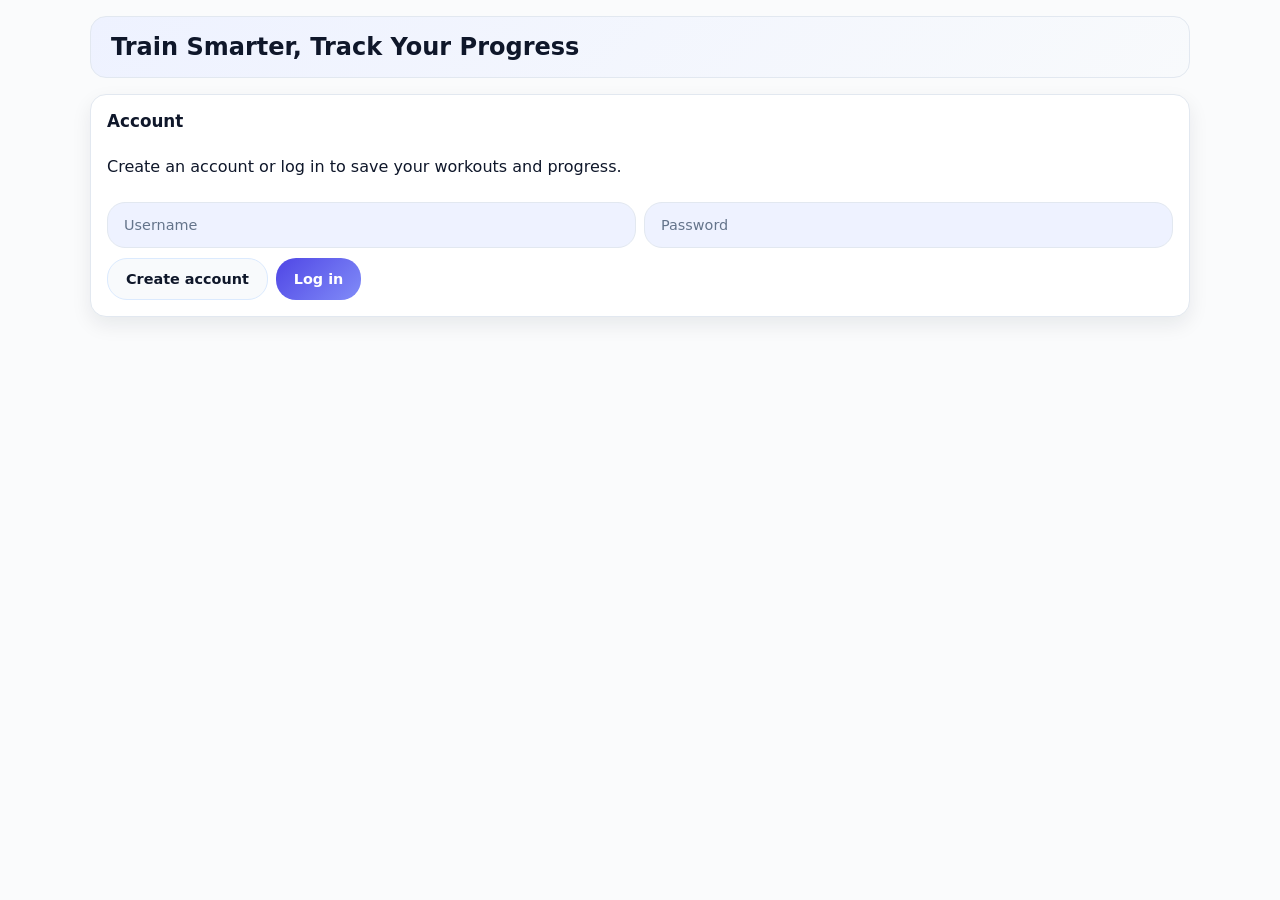
==== index.html @ 7c20d96c "Restore the workout tracker interface as the homepage. Replace the summary page with the original tr" ====
<!DOCTYPE html>
<html lang="en">
<head>
  <meta charset="UTF-8" />
  <meta name="viewport" content="width=device-width, initial-scale=1.0" />
  <title>Workout Wizard</title>
  <link rel="stylesheet" href="styles.css" />
</head>
<body>
  <div class="app-shell">
    <header class="header">
      <h1>Train Smarter, Track Your Progress</h1>
      <div class="account-menu hidden" id="account-menu">
        <button id="account-menu-button" class="account-icon-btn" type="button" aria-haspopup="true" aria-expanded="false" aria-label="Account menu">
          <span aria-hidden="true">👤</span>
        </button>
        <div id="account-dropdown" class="account-dropdown hidden">
          <button id="account-logout-button" type="button" class="account-dropdown-item">Log out</button>
        </div>
      </div>
    </header>

    <section class="auth-panel" id="auth-panel">
      <h2>Account</h2>
      <p class="muted" id="auth-status-text">Create an account or log in to save your workouts and progress.</p>
      <div class="auth-grid">
        <input id="auth-username" type="text" placeholder="Username" autocomplete="username" />
        <input id="auth-password" type="password" placeholder="Password" autocomplete="current-password" />
      </div>
      <div class="auth-actions">
        <button id="create-account-button" type="button" class="secondary-btn">Create account</button>
        <button id="login-button" type="button" class="primary-btn">Log in</button>
      </div>
    </section>

    <main id="app-content" class="hidden">
      <section class="tabs">
        <button class="tab-button active" data-tab="calendar">Calendar</button>
        <button class="tab-button" data-tab="workouts">Workouts</button>
        <button class="tab-button" data-tab="active-workout" id="active-workout-tab">Active workout</button>
        <button class="tab-button" data-tab="completed-workouts">Completed workouts</button>
        <button class="tab-button" data-tab="personal-bests">Personal Best</button>
      </section>

      <section class="tab-panel active" id="calendar">
        <div class="calendar-layout">
          <div class="calendar-section">
            <div class="calendar-header">
              <h3 id="month-label"></h3>
              <div class="month-controls">
                <button id="prev-month">‹</button>
                <button id="next-month">›</button>
              </div>
            </div>
            <div class="calendar-grid" id="calendar-grid"></div>
          </div>

          <div class="day-section">
            <h3 id="selected-date-text">Select a day</h3>

            <div class="daily-add">
              <label>Start a saved workout</label>
              <div class="daily-add-row">
                <select id="day-workout-select">
                  <option value="">Choose a workout</option>
                </select>
                <button id="assign-day-workout-button" class="secondary-btn">Start</button>
              </div>
            </div>

            <div id="day-workouts" class="day-workouts"></div>
          </div>
        </div>
      </section>

      <section class="tab-panel" id="workouts">
        <div class="workout-layout">
          <div class="workout-builder">
            <h3>New workout</h3>
            <label>Name</label>
            <input id="workout-name" placeholder="Leg day" />

            <div class="workout-actions">
              <label>Exercises</label>
              <div class="workout-actions-buttons">
                <button id="add-exercise-button" class="secondary-btn" type="button">Add exercise</button>
                <button id="add-superset-button" class="secondary-btn" type="button">Add superset</button>
              </div>
            </div>

            <div id="exercise-list" class="exercise-list"></div>

            <button id="save-workout-button" class="primary-btn">Save</button>
          </div>

          <div class="saved-workouts-panel">
            <h3>Your workouts</h3>
            <div class="saved-workouts" id="saved-workouts"></div>
          </div>
        </div>
      </section>

      <section class="tab-panel" id="active-workout">
        <div class="active-workout-panel">
          <div class="active-workout-header">
            <h3 id="active-workout-title">No workout in progress</h3>
            <p class="muted" id="active-workout-date-line"></p>
          </div>
          <div id="active-workout-root" class="active-workout-body"></div>
          <div class="active-workout-footer hidden" id="active-workout-actions">
            <div class="active-workout-footer-row">
              <button type="button" id="discard-active-workout" class="secondary-btn">Discard</button>
            </div>
            <div class="complete-workout-box">
              <button type="button" id="finish-active-workout" class="complete-workout-btn">Complete workout</button>
            </div>
          </div>
        </div>
      </section>

      <section class="tab-panel" id="completed-workouts">
        <div class="completed-workouts-panel">
          <h3>Completed workouts</h3>
          <p class="muted completed-workouts-hint">Grouped by workout name. Click a name to expand and see every time you logged it.</p>
          <div id="completed-workouts-root" class="completed-workouts-root"></div>
        </div>
      </section>

      <section class="tab-panel" id="personal-bests">
        <div class="completed-workouts-panel">
          <h3>Personal Bests</h3>
          <p class="muted completed-workouts-hint">Grouped by workout. Each exercise shows your best reps and best weight.</p>
          <div id="personal-bests-root" class="completed-workouts-root"></div>
        </div>
      </section>
    </main>
  </div>

  <div class="modal hidden" id="workout-complete-modal">
    <div class="modal-panel complete-summary-panel">
      <h2>Workout complete!</h2>
      <p class="complete-duration" id="workout-duration-text"></p>
      <div class="complete-pb-list hidden" id="workout-pb-list" aria-live="polite"></div>
      <button type="button" class="primary-btn" id="close-workout-complete">Continue</button>
    </div>
  </div>

  <script src="script.js"></script>
</body>
</html>
---- styles.css ----
:root {
  --body: #f8fafc;
  --panel: #ffffff;
  --panel-soft: #eef2ff;
  --text: #0f172a;
  --muted: #64748b;
  --accent: #6366f1;
  --accent-soft: #c7d2fe;
  --border: #e2e8f0;
  --shadow: 0 8px 20px rgba(15, 23, 42, 0.08);
  font-family: Inter, system-ui, sans-serif;
}

* {
  box-sizing: border-box;
}

html, body {
  margin: 0;
  min-height: 100%;
  background: #fafbfc;
  color: var(--text);
}

body {
  padding: 16px;
}

button, input, textarea, select {
  font: inherit;
}

.app-shell {
  max-width: 1100px;
  margin: 0 auto;
}

.hidden {
  display: none !important;
}

.header {
  padding: 16px 20px;
  background: linear-gradient(135deg, #eef2ff, #f8fafc);
  border-radius: 16px;
  border: 1px solid var(--border);
  display: flex;
  justify-content: space-between;
  align-items: center;
  margin-bottom: 16px;
}

.header h1 {
  margin: 0;
  font-size: 1.5rem;
}

.account-menu {
  position: relative;
  margin-left: auto;
}

.account-icon-btn {
  width: 38px;
  height: 38px;
  border-radius: 999px;
  border: 1px solid var(--border);
  background: var(--panel);
  cursor: pointer;
  display: grid;
  place-items: center;
  font-size: 1rem;
}

.account-icon-btn:hover {
  border-color: var(--accent);
  background: var(--panel-soft);
}

.account-dropdown {
  position: absolute;
  top: calc(100% + 8px);
  right: 0;
  background: var(--panel);
  border: 1px solid var(--border);
  border-radius: 10px;
  box-shadow: var(--shadow);
  min-width: 120px;
  padding: 6px;
  z-index: 40;
}

.account-dropdown-item {
  width: 100%;
  border: none;
  border-radius: 8px;
  padding: 8px 10px;
  text-align: left;
  background: transparent;
  color: var(--text);
  cursor: pointer;
  font-size: 0.9rem;
}

.account-dropdown-item:hover {
  background: var(--panel-soft);
}

.danger-btn {
  border: none;
  background: #fee2e2;
  color: #b91c1c;
  border-radius: 8px;
  padding: 6px 10px;
  cursor: pointer;
  font-size: 0.82rem;
  font-weight: 700;
}

.danger-btn:hover {
  background: #fecaca;
}

.auth-panel {
  background: var(--panel);
  border-radius: 16px;
  border: 1px solid var(--border);
  padding: 16px;
  box-shadow: var(--shadow);
  display: grid;
  gap: 10px;
  margin-bottom: 12px;
}

.auth-panel h2 {
  margin: 0;
  font-size: 1.05rem;
}

.auth-grid {
  display: grid;
  grid-template-columns: 1fr 1fr;
  gap: 8px;
}

.auth-actions {
  display: flex;
  flex-wrap: wrap;
  gap: 8px;
}

.header-stats {
  display: flex;
  gap: 24px;
  font-size: 0.9rem;
  color: var(--muted);
}

.header-stats strong {
  color: var(--text);
  font-weight: 700;
}

main {
  display: grid;
  gap: 12px;
}

.tabs {
  display: flex;
  gap: 8px;
  margin-bottom: 4px;
}

.tab-button {
  padding: 10px 16px;
  border: 1px solid var(--border);
  border-radius: 12px;
  background: var(--panel);
  color: var(--muted);
  cursor: pointer;
  font-weight: 600;
  font-size: 0.9rem;
  transition: all 0.2s ease;
}

.tab-button:hover {
  border-color: var(--accent);
  color: var(--accent);
}

.tab-button.active {
  background: var(--accent);
  color: white;
  border-color: var(--accent);
}

.tab-panel {
  display: none;
}

.tab-panel.active {
  display: block;
}

.active-workout-panel {
  background: var(--panel);
  border-radius: 16px;
  border: 1px solid var(--border);
  padding: 16px;
  box-shadow: var(--shadow);
  display: grid;
  gap: 14px;
}

.active-workout-header h3 {
  margin: 0 0 4px;
  font-size: 1.15rem;
}

.active-workout-body {
  display: grid;
  gap: 14px;
  max-height: min(62vh, 520px);
  overflow-y: auto;
  padding-right: 4px;
}

.active-workout-footer {
  display: flex;
  flex-direction: column;
  gap: 12px;
  padding-top: 12px;
  border-top: 1px solid var(--border);
}

.active-workout-footer.hidden {
  display: none;
}

.active-workout-footer-row {
  display: flex;
  justify-content: flex-end;
}

.complete-workout-box {
  width: 100%;
  padding: 14px 16px;
  border-radius: 14px;
  background: linear-gradient(180deg, #ecfdf5 0%, #d1fae5 45%, #a7f3d0 100%);
  border: 2px solid #059669;
  box-shadow:
    0 4px 16px rgba(5, 150, 105, 0.25),
    inset 0 1px 0 rgba(255, 255, 255, 0.7);
}

.complete-workout-btn {
  display: block;
  width: 100%;
  padding: 12px 18px;
  border: none;
  border-radius: 10px;
  cursor: pointer;
  font-weight: 800;
  font-size: 1rem;
  color: #ffffff;
  background: linear-gradient(135deg, #059669 0%, #10b981 50%, #34d399 100%);
  box-shadow: 0 4px 14px rgba(5, 150, 105, 0.45);
  transition: transform 0.15s ease, box-shadow 0.15s ease;
}

.complete-workout-btn:hover {
  background: linear-gradient(135deg, #047857 0%, #059669 100%);
  box-shadow: 0 6px 18px rgba(5, 150, 105, 0.5);
}

.complete-workout-btn:active {
  transform: scale(0.98);
}

.complete-summary-panel {
  text-align: center;
}

.complete-summary-panel h2 {
  margin: 0 0 12px;
  color: #047857;
}

.complete-duration {
  margin: 0 0 16px;
  font-size: 1.15rem;
  font-weight: 600;
  color: var(--text);
}

.complete-pb-list {
  margin: 0 0 20px;
  padding: 12px 14px;
  border-radius: 12px;
  background: linear-gradient(180deg, #ecfdf5 0%, #d1fae5 100%);
  border: 1px solid #6ee7b7;
  text-align: left;
}

.complete-pb-list.hidden {
  display: none;
}

.complete-pb-list .pb-heading {
  margin: 0 0 8px;
  font-size: 0.85rem;
  font-weight: 800;
  text-transform: uppercase;
  letter-spacing: 0.06em;
  color: #047857;
}

.complete-pb-list .pb-items {
  margin: 0;
  padding-left: 1.2rem;
  color: #065f46;
  font-size: 0.95rem;
  line-height: 1.45;
}

.complete-pb-list .pb-items li {
  margin-bottom: 4px;
}

.complete-pb-list .pb-items li:last-child {
  margin-bottom: 0;
}

.confetti-layer {
  position: fixed;
  inset: 0;
  pointer-events: none;
  z-index: 200;
  overflow: hidden;
}

.confetti-piece {
  position: absolute;
  top: -20px;
  animation: confetti-fall linear forwards;
  opacity: 0.95;
}

@keyframes confetti-fall {
  0% {
    transform: translateY(0) rotate(0deg);
    opacity: 1;
  }
  100% {
    transform: translateY(110vh) rotate(720deg);
    opacity: 0.85;
  }
}

#workout-complete-modal.modal {
  z-index: 220;
}

.active-exercise-card {
  padding: 12px;
  border-radius: 12px;
  background: var(--panel-soft);
  border: 1px solid var(--border);
  display: grid;
  gap: 8px;
}

.active-exercise-card h4 {
  margin: 0;
  font-size: 0.95rem;
}

.active-superset-wrap {
  display: grid;
  gap: 10px;
  padding: 14px;
  border: 2px solid #1f2937;
  border-radius: 12px;
  background: linear-gradient(180deg, #f9fafb 0%, #f3f4f6 100%);
  box-shadow:
    inset 0 1px 0 rgba(255, 255, 255, 0.75),
    0 2px 8px rgba(15, 23, 42, 0.08);
}

.active-superset-wrap > .start-superset-banner {
  margin-bottom: 0;
  color: #111827;
  padding-bottom: 8px;
  border-bottom: 1px solid #6b7280;
}

.active-set-row {
  display: grid;
  grid-template-columns: auto 1fr 1fr;
  gap: 8px;
  align-items: center;
}

.active-set-label {
  font-size: 0.8rem;
  font-weight: 700;
  color: var(--muted);
  min-width: 3.2rem;
}

@media (max-width: 520px) {
  .active-set-row {
    grid-template-columns: 1fr;
  }

  .active-set-label {
    margin-bottom: -4px;
  }
}

.calendar-layout,
.workout-layout {
  display: grid;
  gap: 16px;
}

.calendar-layout {
  grid-template-columns: 1fr 1fr;
}

.workout-layout {
  grid-template-columns: 1fr 1fr;
}

.calendar-section,
.day-section,
.workout-builder,
.saved-workouts-panel {
  background: var(--panel);
  border-radius: 16px;
  border: 1px solid var(--border);
  padding: 16px;
  box-shadow: var(--shadow);
}

.calendar-header {
  display: flex;
  justify-content: space-between;
  align-items: center;
  margin-bottom: 12px;
}

.calendar-header h3,
.day-section h3,
.workout-builder h3,
.saved-workouts-panel h3 {
  margin: 0;
  font-size: 1.1rem;
}

.month-controls {
  display: flex;
  gap: 6px;
}

.month-controls button,
.primary-btn,
.secondary-btn {
  border: none;
  border-radius: 10px;
  padding: 8px 14px;
  cursor: pointer;
  font-weight: 700;
  font-size: 0.9rem;
}

.primary-btn {
  background: var(--accent);
  color: white;
}

.primary-btn:hover {
  background: #4f46e5;
}

.secondary-btn {
  background: #f8fafc;
  color: #0f172a;
  border: 1px solid var(--border);
}

.secondary-btn:hover {
  background: var(--panel-soft);
}

.calendar-grid {
  display: grid;
  grid-template-columns: repeat(7, minmax(0, 1fr));
  gap: 8px;
}

.day-cell {
  min-height: 60px;
  padding: 10px;
  border-radius: 12px;
  background: var(--panel-soft);
  border: 1px solid #dbeafe;
  cursor: pointer;
  position: relative;
  transition: all 0.15s ease;
  font-size: 0.85rem;
}

.day-cell:hover {
  transform: translateY(-1px);
  border-color: var(--accent);
}

.day-cell.active {
  background: var(--accent-soft);
  border-color: var(--accent);
}

.day-cell .day-cell-num {
  font-weight: 700;
  display: block;
  margin-bottom: 2px;
}

.day-cell .marker {
  font-size: 0.7rem;
  color: var(--muted);
}

.day-section {
  display: flex;
  flex-direction: column;
  gap: 12px;
}

.daily-add {
  display: grid;
  gap: 6px;
}

.daily-add label {
  font-size: 0.85rem;
  font-weight: 600;
}

.daily-add-row {
  display: grid;
  grid-template-columns: 1fr auto;
  gap: 8px;
}

select,
input,
textarea {
  width: 100%;
  border: 1px solid var(--border);
  background: var(--panel-soft);
  color: var(--text);
  border-radius: 10px;
  padding: 8px 10px;
  font-size: 0.9rem;
}

input::placeholder,
textarea::placeholder {
  color: var(--muted);
}

.day-workouts {
  display: grid;
  gap: 8px;
  flex: 1;
}

.workout-builder {
  display: grid;
  gap: 10px;
}

.workout-builder label {
  font-size: 0.85rem;
  font-weight: 600;
  margin-top: 4px;
}

.workout-actions {
  display: flex;
  justify-content: space-between;
  align-items: center;
  gap: 8px;
  flex-wrap: wrap;
}

.workout-actions-buttons {
  display: flex;
  flex-wrap: wrap;
  gap: 8px;
}

.superset-block {
  display: grid;
  gap: 10px;
  padding: 14px;
  border-radius: 12px;
  border: 1px dashed var(--accent);
  background: rgba(99, 102, 241, 0.06);
}

.superset-header {
  display: flex;
  align-items: center;
  justify-content: space-between;
  gap: 8px;
}

.superset-label {
  font-size: 0.8rem;
  font-weight: 800;
  text-transform: uppercase;
  letter-spacing: 0.06em;
  color: var(--accent);
}

.superset-exercises {
  display: grid;
  gap: 10px;
}

.superset-actions {
  display: flex;
  flex-wrap: wrap;
  gap: 8px;
  align-items: center;
}

.start-superset-banner {
  grid-column: 1 / -1;
  font-size: 0.75rem;
  font-weight: 800;
  text-transform: uppercase;
  letter-spacing: 0.05em;
  color: var(--accent);
  margin-bottom: -4px;
}

.exercise-list {
  display: grid;
  gap: 10px;
}

.exercise-row {
  display: grid;
  gap: 8px;
  padding: 12px;
  background: var(--panel-soft);
  border: 1px solid var(--border);
  border-radius: 10px;
}

.field-grid {
  display: grid;
  grid-template-columns: repeat(3, 1fr);
  gap: 8px;
}

.remove-exercise {
  justify-self: end;
  border: none;
  background: #fee2e2;
  color: #b91c1c;
  border-radius: 8px;
  padding: 6px 10px;
  cursor: pointer;
  font-size: 0.85rem;
}

.workout-details {
  white-space: pre-line;
  color: #334155;
  margin: 0;
  font-size: 0.85rem;
}

.saved-workouts {
  display: grid;
  gap: 10px;
}

.workout-card {
  padding: 12px;
  border-radius: 12px;
  background: var(--panel-soft);
  border: 1px solid var(--border);
}

.workout-card h3 {
  margin: 0 0 6px;
  font-size: 0.95rem;
}

.workout-card p {
  margin: 0;
  color: var(--muted);
  font-size: 0.85rem;
}

.workout-card button {
  margin-top: 8px;
}

.modal {
  position: fixed;
  inset: 0;
  background: rgba(15, 23, 42, 0.22);
  display: grid;
  place-items: center;
  z-index: 10;
}

.modal.hidden {
  display: none;
}

.modal-panel {
  width: min(480px, 90%);
  padding: 20px;
  position: relative;
  background: var(--panel);
  border-radius: 16px;
  box-shadow: var(--shadow);
  border: 1px solid var(--border);
}

.modal-panel h2 {
  margin: 0 0 12px;
}

.close-button {
  position: absolute;
  top: 12px;
  right: 12px;
  width: 32px;
  height: 32px;
  border: none;
  border-radius: 50%;
  background: var(--panel-soft);
  color: var(--text);
  font-size: 1.2rem;
  cursor: pointer;
}

.modal-content {
  display: grid;
  gap: 10px;
}

.modal-content label {
  font-size: 0.85rem;
  font-weight: 600;
}

.modal-panel-wide {
  width: min(560px, 94%);
}

.modal-actions {
  display: flex;
  flex-wrap: wrap;
  gap: 10px;
  justify-content: flex-end;
  margin-top: 16px;
}

.start-workout-rows {
  display: grid;
  gap: 12px;
  margin-top: 12px;
  max-height: min(50vh, 360px);
  overflow-y: auto;
}

.start-workout-row {
  display: grid;
  gap: 8px;
  padding: 12px;
  background: var(--panel-soft);
  border: 1px solid var(--border);
  border-radius: 10px;
}

.start-workout-row-head {
  font-weight: 700;
  font-size: 0.9rem;
}

.start-workout-row-meta {
  font-size: 0.8rem;
  color: var(--muted);
}

.start-workout-row-inputs {
  display: grid;
  grid-template-columns: 1fr 1fr;
  gap: 8px;
}

@media (max-width: 520px) {
  .start-workout-row-inputs {
    grid-template-columns: 1fr;
  }
}

.field-grid-template {
  grid-template-columns: 140px;
  max-width: 160px;
}

@media (max-width: 900px) {
  .calendar-layout,
  .workout-layout {
    grid-template-columns: 1fr;
  }
}

@media (max-width: 640px) {
  body {
    padding: 12px;
  }

  .auth-grid {
    grid-template-columns: 1fr;
  }

  .header {
    padding: 12px;
    flex-direction: column;
    text-align: center;
  }

  .header h1 {
    font-size: 1.2rem;
  }

  .header-stats {
    gap: 16px;
    font-size: 0.8rem;
  }

  .calendar-grid {
    grid-template-columns: repeat(4, minmax(0, 1fr));
  }

  .field-grid {
    grid-template-columns: 1fr;
  }
}


.hero {
  display: grid;
  grid-template-columns: 1.6fr 1fr;
  gap: 24px;
  align-items: center;
  padding: 36px 38px;
  background: linear-gradient(135deg, #eff6ff, #fefce8);
  border-radius: 32px;
  box-shadow: var(--shadow);
}

.hero h1 {
  margin: 0.3em 0 0.6em;
  font-size: clamp(2.4rem, 4vw, 4rem);
  line-height: 1.05;
}

.hero p {
  margin: 0;
  color: #475569;
}

.eyebrow {
  text-transform: uppercase;
  letter-spacing: 0.24em;
  color: #475569;
  font-size: 0.85rem;
  margin-bottom: 0.9rem;
}

.hero-graphic {
  width: 170px;
  height: 170px;
  display: grid;
  place-items: center;
  font-size: 4.75rem;
  background: #fef3c7;
  color: #b45309;
  border-radius: 38px;
  box-shadow: 0 30px 70px rgba(249, 115, 22, 0.14);
}

main {
  margin-top: 30px;
  display: grid;
  gap: 28px;
}

.top-row {
  display: grid;
  gap: 22px;
}

.quick-stats {
  display: grid;
  grid-template-columns: repeat(3, minmax(0, 1fr));
  gap: 18px;
}

.stat-card {
  background: var(--panel);
  border-radius: 28px;
  padding: 24px;
  box-shadow: var(--shadow);
  border: 1px solid var(--border);
}

.stat-card p {
  margin: 0 0 12px;
  color: var(--muted);
}

.stat-card strong {
  display: block;
  font-size: 2.2rem;
  color: var(--text);
}

.highlight-card {
  background: linear-gradient(135deg, #fef3c7, #fde68a);
}

.main-grid {
  display: grid;
  grid-template-columns: 1.25fr 1fr;
  gap: 24px;
}

.panel {
  background: var(--panel);
  border-radius: 32px;
  padding: 28px;
  box-shadow: var(--shadow);
  border: 1px solid var(--border);
}

.panel-top {
  display: flex;
  align-items: center;
  justify-content: space-between;
  gap: 14px;
  margin-bottom: 22px;
}

.month-controls {
  display: flex;
  gap: 10px;
}

.month-controls button,
.primary-btn,
.secondary-btn {
  border: none;
  border-radius: 20px;
  padding: 12px 18px;
  cursor: pointer;
  font-weight: 700;
}

.primary-btn {
  background: linear-gradient(135deg, #4f46e5, #818cf8);
  color: white;
}

.primary-btn:hover {
  background: linear-gradient(135deg, #4338ca, #6366f1);
}

.secondary-btn {
  background: #f8fafc;
  color: #0f172a;
  border: 1px solid #dbeafe;
}

.secondary-btn:hover {
  background: #eef2ff;
}

.small-label {
  color: var(--muted);
  margin: 0 0 6px;
  font-size: 0.92rem;
}

.calendar-grid {
  display: grid;
  grid-template-columns: repeat(7, minmax(0, 1fr));
  gap: 12px;
}

.day-cell {
  min-height: 118px;
  padding: 18px;
  border-radius: 24px;
  background: var(--panel-soft);
  border: 1px solid #dbeafe;
  cursor: pointer;
  position: relative;
  transition: transform 0.18s ease, border-color 0.18s ease, background 0.18s ease;
}

.day-cell:hover,
.day-cell.active {
  transform: translateY(-2px);
  border-color: #8b5cf6;
  background: #eef2ff;
}

.day-cell .day-cell-num {
  font-size: 1.05rem;
  font-weight: 700;
  color: var(--text);
}

.day-cell .marker {
  position: absolute;
  bottom: 14px;
  left: 14px;
  right: 14px;
  font-size: 0.77rem;
  color: #475569;
}

.day-panel {
  display: grid;
  gap: 18px;
}

.daily-add {
  display: grid;
  gap: 10px;
}

.daily-add-row {
  display: grid;
  grid-template-columns: 1fr auto;
  gap: 10px;
}

.daily-add select,
input,
textarea,
select {
  width: 100%;
  border: 1px solid var(--border);
  background: var(--panel-soft);
  color: var(--text);
  border-radius: 18px;
  padding: 14px 16px;
}

textarea {
  resize: vertical;
}

.day-workouts {
  display: grid;
  gap: 14px;
}

.workout-builder {
  display: grid;
  gap: 16px;
}

.workout-actions {
  display: flex;
  justify-content: space-between;
  align-items: center;
  gap: 12px;
}

.exercise-list {
  display: grid;
  gap: 14px;
}

.exercise-row {
  display: grid;
  gap: 14px;
  padding: 18px;
  background: var(--panel-soft);
  border: 1px solid var(--border);
  border-radius: 24px;
}

.field-grid {
  display: grid;
  grid-template-columns: repeat(3, minmax(0, 1fr));
  gap: 12px;
}

.remove-exercise {
  justify-self: end;
  border: none;
  background: #fee2e2;
  color: #b91c1c;
  border-radius: 16px;
  padding: 10px 14px;
  cursor: pointer;
}

/* Compact exercise / superset boxes in "New workout" only */
.workout-layout .workout-builder {
  gap: 10px;
}

.workout-layout .workout-builder .exercise-list {
  gap: 8px;
}

.workout-layout .workout-builder .exercise-row {
  gap: 6px;
  padding: 8px 10px;
  border-radius: 10px;
}

.workout-layout .workout-builder .exercise-row .field-grid {
  gap: 6px;
}

.workout-layout .workout-builder .exercise-row input {
  padding: 5px 8px;
  font-size: 0.82rem;
}

.workout-layout .workout-builder .field-grid-template {
  grid-template-columns: 72px;
  max-width: 88px;
}

.workout-layout .workout-builder .superset-block {
  padding: 10px 12px;
  gap: 8px;
  border-radius: 10px;
}

.workout-layout .workout-builder .superset-exercises {
  gap: 6px;
}

.workout-layout .workout-builder .superset-actions {
  gap: 6px;
}

.workout-layout .workout-builder .superset-actions .secondary-btn,
.workout-layout .workout-builder .superset-actions .remove-exercise {
  padding: 5px 10px;
  font-size: 0.8rem;
  border-radius: 8px;
}

.workout-layout .workout-builder .remove-exercise {
  padding: 4px 8px;
  font-size: 0.78rem;
  border-radius: 8px;
}

.workout-details {
  white-space: pre-line;
  color: #334155;
  margin: 0;
}

.saved-workouts {
  display: grid;
  gap: 16px;
  margin-top: 24px;
}

.workout-card {
  padding: 22px;
  border-radius: 26px;
  background: var(--panel-soft);
  border: 1px solid var(--border);
}

.workout-card h3 {
  margin: 0 0 12px;
  color: var(--text);
}

.workout-card p {
  margin: 0;
  color: #475569;
}

.workout-card button {
  margin-top: 16px;
}

.badge {
  align-self: center;
  background: #fef9c3;
  color: #b45309;
  padding: 10px 16px;
  border-radius: 999px;
  font-size: 0.92rem;
}

.modal {
  position: fixed;
  inset: 0;
  background: rgba(15, 23, 42, 0.22);
  display: grid;
  place-items: center;
  z-index: 10;
}

.modal.hidden {
  display: none;
}

.modal-panel {
  width: min(560px, 92%);
  padding: 30px;
  position: relative;
  background: var(--panel);
  border-radius: 28px;
  box-shadow: var(--shadow);
}

.close-button {
  position: absolute;
  top: 18px;
  right: 18px;
  width: 40px;
  height: 40px;
  border: none;
  border-radius: 50%;
  background: #f8fafc;
  color: var(--text);
  font-size: 1.4rem;
  cursor: pointer;
}

.modal-content {
  display: grid;
  gap: 14px;
  margin-top: 14px;
}

@media (max-width: 980px) {
  .main-grid {
    grid-template-columns: 1fr;
  }

  .quick-stats {
    grid-template-columns: 1fr;
  }
}

@media (max-width: 700px) {
  body {
    padding: 20px;
  }

  .hero {
    grid-template-columns: 1fr;
    text-align: center;
  }

  .hero-graphic {
    margin: 0 auto;
  }

  .calendar-grid {
    grid-template-columns: repeat(2, minmax(0, 1fr));
  }
}

@media (max-width: 520px) {
  .calendar-grid {
    grid-template-columns: 1fr;
  }

  .field-grid {
    grid-template-columns: 1fr;
  }
}

/* -------------------------------------------------------------------------
   Calendar tab — richer color & atmosphere only (structure unchanged)
   ------------------------------------------------------------------------- */
#calendar .calendar-layout {
  background:
    radial-gradient(ellipse 90% 70% at 50% -20%, rgba(99, 102, 241, 0.11), transparent 55%),
    radial-gradient(ellipse 60% 50% at 100% 50%, rgba(14, 165, 233, 0.06), transparent 45%),
    radial-gradient(ellipse 50% 40% at 0% 80%, rgba(251, 191, 36, 0.05), transparent 50%);
  border-radius: 20px;
}

#calendar .calendar-section,
#calendar .day-section {
  background: linear-gradient(165deg, #ffffff 0%, #fafbff 42%, #f3f4ff 100%);
  border: 1px solid rgba(99, 102, 241, 0.16);
  box-shadow:
    0 14px 36px rgba(30, 27, 75, 0.08),
    0 2px 10px rgba(15, 23, 42, 0.04),
    inset 0 1px 0 rgba(255, 255, 255, 0.85);
}

#calendar .calendar-header h3 {
  color: #312e81;
  font-weight: 800;
  letter-spacing: -0.02em;
}

#calendar .month-controls button {
  background: linear-gradient(180deg, #ffffff 0%, #eef2ff 100%);
  color: #4338ca;
  border: 1px solid rgba(129, 140, 248, 0.45);
  box-shadow: 0 2px 8px rgba(99, 102, 241, 0.14);
}

#calendar .month-controls button:hover {
  background: linear-gradient(180deg, #eef2ff 0%, #e0e7ff 100%);
  border-color: #6366f1;
  color: #312e81;
}

#calendar .day-section h3 {
  color: #1e1b4b;
  font-weight: 800;
  letter-spacing: -0.02em;
}

#calendar .daily-add label {
  color: #475569;
}

#calendar .day-section select {
  background: linear-gradient(180deg, #ffffff 0%, #f8fafc 100%);
  border-color: rgba(129, 140, 248, 0.38);
  box-shadow: inset 0 1px 2px rgba(255, 255, 255, 0.9);
}

#calendar .day-section .primary-btn {
  background: linear-gradient(135deg, #4338ca 0%, #4f46e5 40%, #6366f1 100%);
  box-shadow: 0 4px 16px rgba(67, 56, 202, 0.38);
}

#calendar .day-section .primary-btn:hover {
  background: linear-gradient(135deg, #3730a3 0%, #4338ca 100%);
  box-shadow: 0 6px 20px rgba(49, 46, 129, 0.42);
}

#calendar .day-section .secondary-btn {
  background: rgba(255, 255, 255, 0.92);
  color: #4338ca;
  border: 1px solid rgba(129, 140, 248, 0.45);
}

#calendar .day-section .secondary-btn:hover {
  background: #eef2ff;
  border-color: #6366f1;
  color: #312e81;
}

#calendar .day-cell {
  background: linear-gradient(165deg, #ffffff 0%, #f8fafc 50%, #f1f5ff 100%);
  border: 2px solid #b8860b;
  box-shadow:
    0 2px 8px rgba(15, 23, 42, 0.05),
    inset 0 1px 0 rgba(255, 255, 255, 0.95),
    0 0 0 1px rgba(212, 175, 55, 0.25);
}

#calendar .day-cell:hover {
  border-color: #d4af37;
  background: linear-gradient(165deg, #fffbeb 0%, #fef3c7 35%, #e0e7ff 100%);
  box-shadow:
    0 6px 18px rgba(180, 134, 11, 0.2),
    0 0 0 1px rgba(251, 191, 36, 0.35);
}

#calendar .day-cell.completed {
  background: linear-gradient(165deg, #d1fae5 0%, #6ee7b7 40%, #34d399 100%);
  border-color: #059669;
  box-shadow:
    0 2px 10px rgba(5, 150, 105, 0.28),
    inset 0 1px 0 rgba(255, 255, 255, 0.5),
    0 0 0 1px rgba(16, 185, 129, 0.35);
}

#calendar .day-cell.completed .day-cell-num {
  color: #064e3b;
  font-weight: 800;
}

#calendar .day-cell.completed:hover {
  background: linear-gradient(165deg, #a7f3d0 0%, #34d399 50%, #10b981 100%);
  border-color: #047857;
  box-shadow:
    0 6px 18px rgba(5, 150, 105, 0.35),
    0 0 0 1px rgba(16, 185, 129, 0.45);
}

#calendar .day-cell.active {
  background: linear-gradient(145deg, #6366f1 0%, #4f46e5 50%, #4338ca 100%);
  border: 2px solid #fcd34d;
  color: #fafafa;
  box-shadow:
    0 10px 28px rgba(67, 56, 202, 0.42),
    inset 0 1px 0 rgba(255, 255, 255, 0.18),
    0 0 0 2px rgba(251, 191, 36, 0.55);
}

#calendar .day-cell.active.completed {
  background: linear-gradient(145deg, #10b981 0%, #059669 45%, #047857 100%);
  border: 2px solid #fcd34d;
  box-shadow:
    0 10px 28px rgba(5, 150, 105, 0.45),
    inset 0 1px 0 rgba(255, 255, 255, 0.2),
    0 0 0 2px rgba(251, 191, 36, 0.55);
}

#calendar .day-cell.active .day-cell-num {
  color: #ffffff;
  text-shadow: 0 1px 2px rgba(0, 0, 0, 0.12);
}

#calendar .workout-card {
  background: linear-gradient(135deg, rgba(255, 255, 255, 0.98) 0%, #f1f5f9 100%);
  border: 1px solid rgba(148, 163, 184, 0.38);
  box-shadow: 0 4px 14px rgba(15, 23, 42, 0.06);
}

#calendar .workout-card .workout-details {
  color: #475569;
}

#calendar .workout-card .remove-exercise {
  background: linear-gradient(180deg, #fef2f2 0%, #fee2e2 100%);
  color: #b91c1c;
  border: 1px solid rgba(248, 113, 113, 0.35);
}

.completed-workouts-panel {
  background: var(--panel);
  border-radius: 16px;
  border: 1px solid var(--border);
  padding: 16px;
  box-shadow: var(--shadow);
}

.completed-workouts-panel > h3 {
  margin: 0 0 6px;
  font-size: 1.1rem;
}

.completed-workouts-hint {
  margin: 0 0 14px;
  font-size: 0.88rem;
}

.completed-workouts-root {
  display: grid;
  gap: 0;
}

.completed-category {
  border: 1px solid var(--border);
  border-radius: 12px;
  margin-bottom: 10px;
  background: var(--panel-soft);
  overflow: hidden;
}

.completed-category:last-child {
  margin-bottom: 0;
}

.completed-category-summary {
  padding: 12px 14px;
  cursor: pointer;
  font-weight: 700;
  font-size: 0.95rem;
  list-style: none;
  display: flex;
  justify-content: space-between;
  align-items: center;
  gap: 12px;
  user-select: none;
}

.pb-workout-summary {
  cursor: default;
}

.pb-workout-title {
  display: flex;
  align-items: center;
  gap: 10px;
}

.pb-exercise-row {
  display: flex;
  justify-content: space-between;
  align-items: center;
  gap: 12px;
  padding: 10px 12px;
  border-radius: 10px;
  background: var(--panel-soft);
  border: 1px solid var(--border);
}

.pb-exercise-name {
  font-weight: 600;
}

.pb-exercise-metrics {
  color: var(--muted);
  font-size: 0.86rem;
  white-space: nowrap;
}

.completed-category-summary::-webkit-details-marker {
  display: none;
}

.completed-category-summary::marker {
  content: '';
}

.completed-category[open] > .completed-category-summary {
  border-bottom: 1px solid var(--border);
  background: rgba(99, 102, 241, 0.06);
}

.completed-category-count {
  flex-shrink: 0;
  font-size: 0.78rem;
  font-weight: 800;
  color: var(--muted);
  background: var(--panel);
  padding: 4px 10px;
  border-radius: 999px;
  border: 1px solid var(--border);
}

.completed-category-body {
  padding: 10px 12px 12px;
  display: grid;
  gap: 10px;
  background: var(--panel);
}

.completed-item {
  padding: 10px 12px;
  border-radius: 10px;
  background: var(--panel-soft);
  border: 1px solid var(--border);
}

.completed-item-date {
  font-weight: 700;
  font-size: 0.88rem;
  margin-bottom: 6px;
  color: var(--text);
}

.completed-item-details {
  margin: 0;
  font-size: 0.82rem;
  white-space: pre-line;
  color: #475569;
}
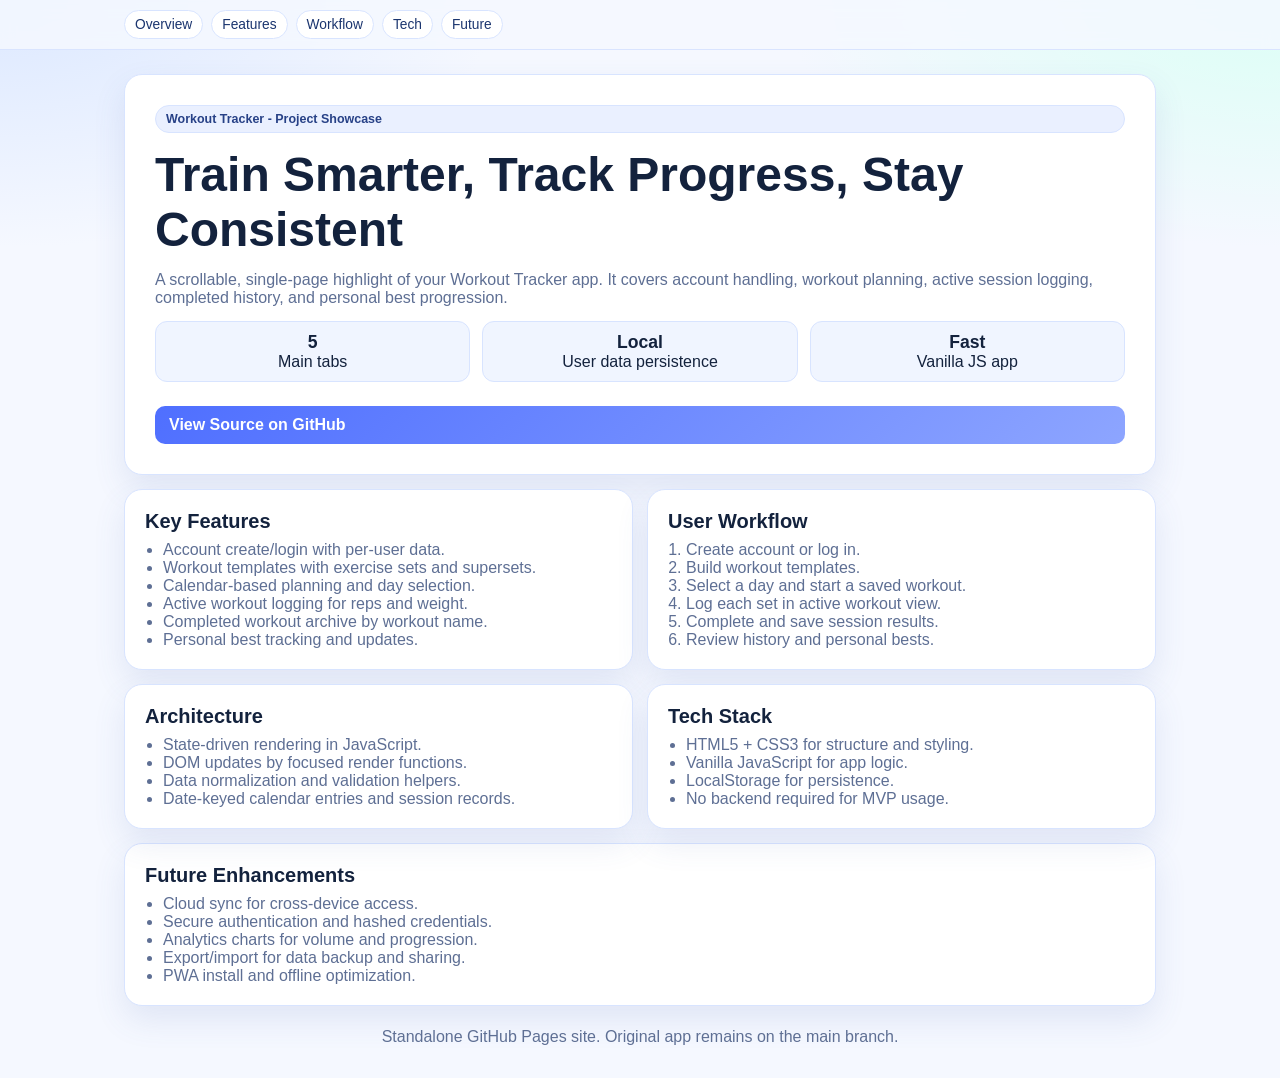
==== commit 23e11a10: "Replace gh-pages with standalone showcase. Publish a dedicated one-page scrollable project highlight" ====
--- a/index.html
+++ b/index.html
@@ -3,148 +3,75 @@
 <head>
   <meta charset="UTF-8" />
   <meta name="viewport" content="width=device-width, initial-scale=1.0" />
-  <title>Workout Wizard</title>
-  <link rel="stylesheet" href="styles.css" />
+  <title>Workout Tracker Showcase</title>
+  <style>
+    :root { --bg:#f5f8ff; --panel:#fff; --text:#13223d; --muted:#5e6f94; --accent:#4f6fff; --accent2:#1ec8a6; --border:#d8e4ff; }
+    * { box-sizing:border-box; }
+    html { scroll-behavior:smooth; }
+    body { margin:0; font-family:Inter,Segoe UI,sans-serif; color:var(--text); background:
+      radial-gradient(900px 450px at 0% 0%, #dce8ff, transparent 55%),
+      radial-gradient(900px 450px at 100% 0%, #dbfff5, transparent 55%), var(--bg); }
+    .wrap { max-width:1080px; margin:0 auto; padding:24px; }
+    .hero,.card { background:var(--panel); border:1px solid var(--border); border-radius:18px; box-shadow:0 14px 32px rgba(70,96,170,.12); }
+    .hero { padding:30px; display:grid; gap:14px; }
+    h1 { margin:0; font-size:clamp(2rem,4vw,3rem); }
+    h2 { margin:0 0 8px; font-size:1.25rem; }
+    p { margin:0; color:var(--muted); }
+    .badge { display:inline-block; background:#eaf0ff; border:1px solid var(--border); color:#274187; border-radius:999px; padding:6px 10px; font-size:.78rem; font-weight:700; }
+    .stats { display:grid; grid-template-columns:repeat(3,minmax(0,1fr)); gap:12px; }
+    .stat { background:#f0f5ff; border:1px solid var(--border); border-radius:12px; padding:10px; text-align:center; }
+    .stat strong { display:block; font-size:1.1rem; color:var(--text); }
+    .nav { position:sticky; top:0; backdrop-filter:blur(8px); background:rgba(245,248,255,.85); border-bottom:1px solid #d9e4ff; z-index:9; }
+    .navin { max-width:1080px; margin:0 auto; padding:10px 24px; display:flex; gap:8px; flex-wrap:wrap; }
+    .nav a { text-decoration:none; color:#1b356f; background:#fff; border:1px solid var(--border); border-radius:999px; padding:6px 10px; font-size:.86rem; }
+    .grid { margin-top:14px; display:grid; grid-template-columns:repeat(2,minmax(0,1fr)); gap:14px; }
+    .card { padding:20px; }
+    ul,ol { margin:8px 0 0; padding-left:18px; color:var(--muted); }
+    .cta { margin-top:10px; display:inline-block; background:linear-gradient(135deg,var(--accent),#8da5ff); color:#fff; text-decoration:none; padding:10px 14px; border-radius:10px; font-weight:700; }
+    footer { text-align:center; color:var(--muted); padding:22px 0 8px; }
+    @media (max-width:800px){ .grid,.stats{grid-template-columns:1fr;} }
+  </style>
 </head>
 <body>
-  <div class="app-shell">
-    <header class="header">
-      <h1>Train Smarter, Track Your Progress</h1>
-      <div class="account-menu hidden" id="account-menu">
-        <button id="account-menu-button" class="account-icon-btn" type="button" aria-haspopup="true" aria-expanded="false" aria-label="Account menu">
-          <span aria-hidden="true">👤</span>
-        </button>
-        <div id="account-dropdown" class="account-dropdown hidden">
-          <button id="account-logout-button" type="button" class="account-dropdown-item">Log out</button>
-        </div>
+  <div class="nav"><div class="navin">
+    <a href="#overview">Overview</a><a href="#features">Features</a><a href="#flow">Workflow</a><a href="#tech">Tech</a><a href="#future">Future</a>
+  </div></div>
+  <main class="wrap">
+    <section class="hero" id="overview">
+      <span class="badge">Workout Tracker - Project Showcase</span>
+      <h1>Train Smarter, Track Progress, Stay Consistent</h1>
+      <p>A scrollable, single-page highlight of your Workout Tracker app. It covers account handling, workout planning, active session logging, completed history, and personal best progression.</p>
+      <div class="stats">
+        <div class="stat"><strong>5</strong>Main tabs</div>
+        <div class="stat"><strong>Local</strong>User data persistence</div>
+        <div class="stat"><strong>Fast</strong>Vanilla JS app</div>
       </div>
-    </header>
-
-    <section class="auth-panel" id="auth-panel">
-      <h2>Account</h2>
-      <p class="muted" id="auth-status-text">Create an account or log in to save your workouts and progress.</p>
-      <div class="auth-grid">
-        <input id="auth-username" type="text" placeholder="Username" autocomplete="username" />
-        <input id="auth-password" type="password" placeholder="Password" autocomplete="current-password" />
-      </div>
-      <div class="auth-actions">
-        <button id="create-account-button" type="button" class="secondary-btn">Create account</button>
-        <button id="login-button" type="button" class="primary-btn">Log in</button>
-      </div>
+      <a class="cta" href="https://github.com/ndono27/Workout-tracker" target="_blank" rel="noopener noreferrer">View Source on GitHub</a>
     </section>
 
-    <main id="app-content" class="hidden">
-      <section class="tabs">
-        <button class="tab-button active" data-tab="calendar">Calendar</button>
-        <button class="tab-button" data-tab="workouts">Workouts</button>
-        <button class="tab-button" data-tab="active-workout" id="active-workout-tab">Active workout</button>
-        <button class="tab-button" data-tab="completed-workouts">Completed workouts</button>
-        <button class="tab-button" data-tab="personal-bests">Personal Best</button>
-      </section>
+    <section class="grid" id="features">
+      <article class="card"><h2>Key Features</h2><ul>
+        <li>Account create/login with per-user data.</li><li>Workout templates with exercise sets and supersets.</li><li>Calendar-based planning and day selection.</li><li>Active workout logging for reps and weight.</li><li>Completed workout archive by workout name.</li><li>Personal best tracking and updates.</li>
+      </ul></article>
+      <article class="card" id="flow"><h2>User Workflow</h2><ol>
+        <li>Create account or log in.</li><li>Build workout templates.</li><li>Select a day and start a saved workout.</li><li>Log each set in active workout view.</li><li>Complete and save session results.</li><li>Review history and personal bests.</li>
+      </ol></article>
+    </section>
 
-      <section class="tab-panel active" id="calendar">
-        <div class="calendar-layout">
-          <div class="calendar-section">
-            <div class="calendar-header">
-              <h3 id="month-label"></h3>
-              <div class="month-controls">
-                <button id="prev-month">‹</button>
-                <button id="next-month">›</button>
-              </div>
-            </div>
-            <div class="calendar-grid" id="calendar-grid"></div>
-          </div>
+    <section class="grid" id="tech">
+      <article class="card"><h2>Architecture</h2><ul>
+        <li>State-driven rendering in JavaScript.</li><li>DOM updates by focused render functions.</li><li>Data normalization and validation helpers.</li><li>Date-keyed calendar entries and session records.</li>
+      </ul></article>
+      <article class="card"><h2>Tech Stack</h2><ul>
+        <li>HTML5 + CSS3 for structure and styling.</li><li>Vanilla JavaScript for app logic.</li><li>LocalStorage for persistence.</li><li>No backend required for MVP usage.</li>
+      </ul></article>
+    </section>
 
-          <div class="day-section">
-            <h3 id="selected-date-text">Select a day</h3>
+    <section class="card" id="future" style="margin-top:14px;"><h2>Future Enhancements</h2><ul>
+      <li>Cloud sync for cross-device access.</li><li>Secure authentication and hashed credentials.</li><li>Analytics charts for volume and progression.</li><li>Export/import for data backup and sharing.</li><li>PWA install and offline optimization.</li>
+    </ul></section>
 
-            <div class="daily-add">
-              <label>Start a saved workout</label>
-              <div class="daily-add-row">
-                <select id="day-workout-select">
-                  <option value="">Choose a workout</option>
-                </select>
-                <button id="assign-day-workout-button" class="secondary-btn">Start</button>
-              </div>
-            </div>
-
-            <div id="day-workouts" class="day-workouts"></div>
-          </div>
-        </div>
-      </section>
-
-      <section class="tab-panel" id="workouts">
-        <div class="workout-layout">
-          <div class="workout-builder">
-            <h3>New workout</h3>
-            <label>Name</label>
-            <input id="workout-name" placeholder="Leg day" />
-
-            <div class="workout-actions">
-              <label>Exercises</label>
-              <div class="workout-actions-buttons">
-                <button id="add-exercise-button" class="secondary-btn" type="button">Add exercise</button>
-                <button id="add-superset-button" class="secondary-btn" type="button">Add superset</button>
-              </div>
-            </div>
-
-            <div id="exercise-list" class="exercise-list"></div>
-
-            <button id="save-workout-button" class="primary-btn">Save</button>
-          </div>
-
-          <div class="saved-workouts-panel">
-            <h3>Your workouts</h3>
-            <div class="saved-workouts" id="saved-workouts"></div>
-          </div>
-        </div>
-      </section>
-
-      <section class="tab-panel" id="active-workout">
-        <div class="active-workout-panel">
-          <div class="active-workout-header">
-            <h3 id="active-workout-title">No workout in progress</h3>
-            <p class="muted" id="active-workout-date-line"></p>
-          </div>
-          <div id="active-workout-root" class="active-workout-body"></div>
-          <div class="active-workout-footer hidden" id="active-workout-actions">
-            <div class="active-workout-footer-row">
-              <button type="button" id="discard-active-workout" class="secondary-btn">Discard</button>
-            </div>
-            <div class="complete-workout-box">
-              <button type="button" id="finish-active-workout" class="complete-workout-btn">Complete workout</button>
-            </div>
-          </div>
-        </div>
-      </section>
-
-      <section class="tab-panel" id="completed-workouts">
-        <div class="completed-workouts-panel">
-          <h3>Completed workouts</h3>
-          <p class="muted completed-workouts-hint">Grouped by workout name. Click a name to expand and see every time you logged it.</p>
-          <div id="completed-workouts-root" class="completed-workouts-root"></div>
-        </div>
-      </section>
-
-      <section class="tab-panel" id="personal-bests">
-        <div class="completed-workouts-panel">
-          <h3>Personal Bests</h3>
-          <p class="muted completed-workouts-hint">Grouped by workout. Each exercise shows your best reps and best weight.</p>
-          <div id="personal-bests-root" class="completed-workouts-root"></div>
-        </div>
-      </section>
-    </main>
-  </div>
-
-  <div class="modal hidden" id="workout-complete-modal">
-    <div class="modal-panel complete-summary-panel">
-      <h2>Workout complete!</h2>
-      <p class="complete-duration" id="workout-duration-text"></p>
-      <div class="complete-pb-list hidden" id="workout-pb-list" aria-live="polite"></div>
-      <button type="button" class="primary-btn" id="close-workout-complete">Continue</button>
-    </div>
-  </div>
-
-  <script src="script.js"></script>
+    <footer>Standalone GitHub Pages site. Original app remains on the main branch.</footer>
+  </main>
 </body>
 </html>
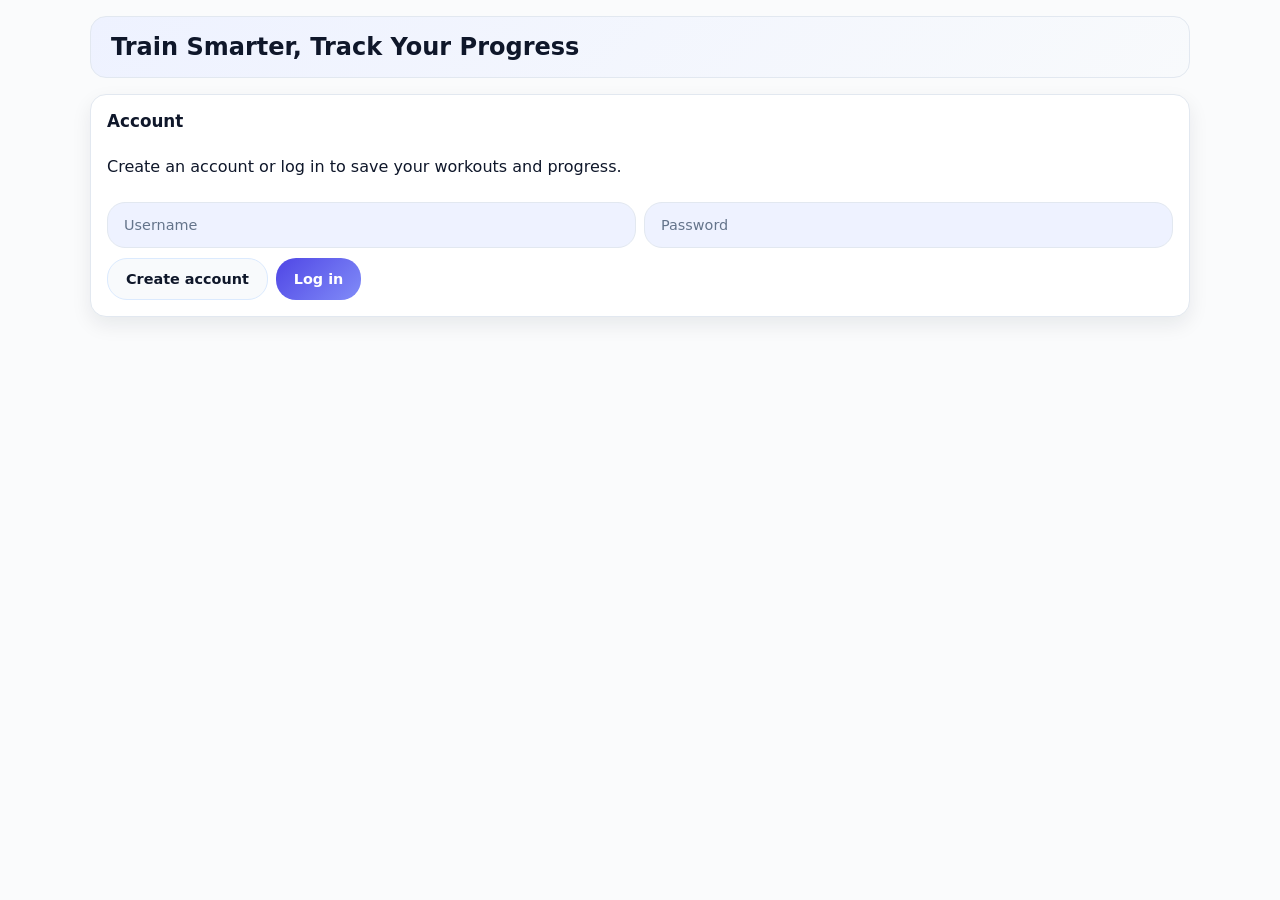
==== commit 468c337d: "Add video capture workflow and session editing controls. Introduce per-set video recording with came" ====
--- a/index.html
+++ b/index.html
@@ -3,75 +3,170 @@
 <head>
   <meta charset="UTF-8" />
   <meta name="viewport" content="width=device-width, initial-scale=1.0" />
-  <title>Workout Tracker Showcase</title>
-  <style>
-    :root { --bg:#f5f8ff; --panel:#fff; --text:#13223d; --muted:#5e6f94; --accent:#4f6fff; --accent2:#1ec8a6; --border:#d8e4ff; }
-    * { box-sizing:border-box; }
-    html { scroll-behavior:smooth; }
-    body { margin:0; font-family:Inter,Segoe UI,sans-serif; color:var(--text); background:
-      radial-gradient(900px 450px at 0% 0%, #dce8ff, transparent 55%),
-      radial-gradient(900px 450px at 100% 0%, #dbfff5, transparent 55%), var(--bg); }
-    .wrap { max-width:1080px; margin:0 auto; padding:24px; }
-    .hero,.card { background:var(--panel); border:1px solid var(--border); border-radius:18px; box-shadow:0 14px 32px rgba(70,96,170,.12); }
-    .hero { padding:30px; display:grid; gap:14px; }
-    h1 { margin:0; font-size:clamp(2rem,4vw,3rem); }
-    h2 { margin:0 0 8px; font-size:1.25rem; }
-    p { margin:0; color:var(--muted); }
-    .badge { display:inline-block; background:#eaf0ff; border:1px solid var(--border); color:#274187; border-radius:999px; padding:6px 10px; font-size:.78rem; font-weight:700; }
-    .stats { display:grid; grid-template-columns:repeat(3,minmax(0,1fr)); gap:12px; }
-    .stat { background:#f0f5ff; border:1px solid var(--border); border-radius:12px; padding:10px; text-align:center; }
-    .stat strong { display:block; font-size:1.1rem; color:var(--text); }
-    .nav { position:sticky; top:0; backdrop-filter:blur(8px); background:rgba(245,248,255,.85); border-bottom:1px solid #d9e4ff; z-index:9; }
-    .navin { max-width:1080px; margin:0 auto; padding:10px 24px; display:flex; gap:8px; flex-wrap:wrap; }
-    .nav a { text-decoration:none; color:#1b356f; background:#fff; border:1px solid var(--border); border-radius:999px; padding:6px 10px; font-size:.86rem; }
-    .grid { margin-top:14px; display:grid; grid-template-columns:repeat(2,minmax(0,1fr)); gap:14px; }
-    .card { padding:20px; }
-    ul,ol { margin:8px 0 0; padding-left:18px; color:var(--muted); }
-    .cta { margin-top:10px; display:inline-block; background:linear-gradient(135deg,var(--accent),#8da5ff); color:#fff; text-decoration:none; padding:10px 14px; border-radius:10px; font-weight:700; }
-    footer { text-align:center; color:var(--muted); padding:22px 0 8px; }
-    @media (max-width:800px){ .grid,.stats{grid-template-columns:1fr;} }
-  </style>
+  <title>Workout Wizard</title>
+  <link rel="stylesheet" href="styles.css" />
 </head>
 <body>
-  <div class="nav"><div class="navin">
-    <a href="#overview">Overview</a><a href="#features">Features</a><a href="#flow">Workflow</a><a href="#tech">Tech</a><a href="#future">Future</a>
-  </div></div>
-  <main class="wrap">
-    <section class="hero" id="overview">
-      <span class="badge">Workout Tracker - Project Showcase</span>
-      <h1>Train Smarter, Track Progress, Stay Consistent</h1>
-      <p>A scrollable, single-page highlight of your Workout Tracker app. It covers account handling, workout planning, active session logging, completed history, and personal best progression.</p>
-      <div class="stats">
-        <div class="stat"><strong>5</strong>Main tabs</div>
-        <div class="stat"><strong>Local</strong>User data persistence</div>
-        <div class="stat"><strong>Fast</strong>Vanilla JS app</div>
+  <div class="app-shell">
+    <header class="header">
+      <h1>Train Smarter, Track Your Progress</h1>
+      <div class="account-menu hidden" id="account-menu">
+        <button id="account-menu-button" class="account-icon-btn" type="button" aria-haspopup="true" aria-expanded="false" aria-label="Account menu">
+          <span aria-hidden="true">👤</span>
+        </button>
+        <div id="account-dropdown" class="account-dropdown hidden">
+          <button id="account-logout-button" type="button" class="account-dropdown-item">Log out</button>
+        </div>
       </div>
-      <a class="cta" href="https://github.com/ndono27/Workout-tracker" target="_blank" rel="noopener noreferrer">View Source on GitHub</a>
+    </header>
+
+    <section class="auth-panel" id="auth-panel">
+      <h2>Account</h2>
+      <p class="muted" id="auth-status-text">Create an account or log in to save your workouts and progress.</p>
+      <div class="auth-grid">
+        <input id="auth-username" type="text" placeholder="Username" autocomplete="username" />
+        <input id="auth-password" type="password" placeholder="Password" autocomplete="current-password" />
+      </div>
+      <div class="auth-actions">
+        <button id="create-account-button" type="button" class="secondary-btn">Create account</button>
+        <button id="login-button" type="button" class="primary-btn">Log in</button>
+      </div>
     </section>
 
-    <section class="grid" id="features">
-      <article class="card"><h2>Key Features</h2><ul>
-        <li>Account create/login with per-user data.</li><li>Workout templates with exercise sets and supersets.</li><li>Calendar-based planning and day selection.</li><li>Active workout logging for reps and weight.</li><li>Completed workout archive by workout name.</li><li>Personal best tracking and updates.</li>
-      </ul></article>
-      <article class="card" id="flow"><h2>User Workflow</h2><ol>
-        <li>Create account or log in.</li><li>Build workout templates.</li><li>Select a day and start a saved workout.</li><li>Log each set in active workout view.</li><li>Complete and save session results.</li><li>Review history and personal bests.</li>
-      </ol></article>
-    </section>
+    <main id="app-content" class="hidden">
+      <section class="tabs">
+        <button class="tab-button active" data-tab="calendar">Calendar</button>
+        <button class="tab-button" data-tab="workouts">Workouts</button>
+        <button class="tab-button" data-tab="active-workout" id="active-workout-tab">Active workout</button>
+        <button class="tab-button" data-tab="videos">Video</button>
+        <button class="tab-button" data-tab="completed-workouts">Completed workouts</button>
+        <button class="tab-button" data-tab="personal-bests">Personal Best</button>
+      </section>
 
-    <section class="grid" id="tech">
-      <article class="card"><h2>Architecture</h2><ul>
-        <li>State-driven rendering in JavaScript.</li><li>DOM updates by focused render functions.</li><li>Data normalization and validation helpers.</li><li>Date-keyed calendar entries and session records.</li>
-      </ul></article>
-      <article class="card"><h2>Tech Stack</h2><ul>
-        <li>HTML5 + CSS3 for structure and styling.</li><li>Vanilla JavaScript for app logic.</li><li>LocalStorage for persistence.</li><li>No backend required for MVP usage.</li>
-      </ul></article>
-    </section>
+      <section class="tab-panel active" id="calendar">
+        <div class="calendar-layout">
+          <div class="calendar-section">
+            <div class="calendar-header">
+              <h3 id="month-label"></h3>
+              <div class="month-controls">
+                <button id="prev-month">‹</button>
+                <button id="next-month">›</button>
+              </div>
+            </div>
+            <div class="calendar-grid" id="calendar-grid"></div>
+          </div>
 
-    <section class="card" id="future" style="margin-top:14px;"><h2>Future Enhancements</h2><ul>
-      <li>Cloud sync for cross-device access.</li><li>Secure authentication and hashed credentials.</li><li>Analytics charts for volume and progression.</li><li>Export/import for data backup and sharing.</li><li>PWA install and offline optimization.</li>
-    </ul></section>
+          <div class="day-section">
+            <h3 id="selected-date-text">Select a day</h3>
 
-    <footer>Standalone GitHub Pages site. Original app remains on the main branch.</footer>
-  </main>
+            <div class="daily-add">
+              <label>Start a saved workout</label>
+              <div class="daily-add-row">
+                <select id="day-workout-select">
+                  <option value="">Choose a workout</option>
+                </select>
+                <button id="assign-day-workout-button" class="secondary-btn">Start</button>
+              </div>
+            </div>
+
+            <div id="day-workouts" class="day-workouts"></div>
+          </div>
+        </div>
+      </section>
+
+      <section class="tab-panel" id="workouts">
+        <div class="workout-layout">
+          <div class="workout-builder">
+            <h3>New workout</h3>
+            <label>Name</label>
+            <input id="workout-name" placeholder="Leg day" />
+
+            <div class="workout-actions">
+              <label>Exercises</label>
+              <div class="workout-actions-buttons">
+                <button id="add-exercise-button" class="secondary-btn" type="button">Add exercise</button>
+                <button id="add-superset-button" class="secondary-btn" type="button">Add superset</button>
+              </div>
+            </div>
+
+            <div id="exercise-list" class="exercise-list"></div>
+
+            <button id="save-workout-button" class="primary-btn">Save</button>
+          </div>
+
+          <div class="saved-workouts-panel">
+            <h3>Your workouts</h3>
+            <div class="saved-workouts" id="saved-workouts"></div>
+          </div>
+        </div>
+      </section>
+
+      <section class="tab-panel" id="active-workout">
+        <div class="active-workout-panel">
+          <div class="active-workout-header">
+            <h3 id="active-workout-title">No workout in progress</h3>
+            <p class="muted" id="active-workout-date-line"></p>
+          </div>
+          <div id="active-workout-root" class="active-workout-body"></div>
+          <div class="active-workout-footer hidden" id="active-workout-actions">
+            <div class="active-workout-footer-row">
+              <button type="button" id="discard-active-workout" class="secondary-btn">Discard</button>
+            </div>
+            <div class="complete-workout-box">
+              <button type="button" id="finish-active-workout" class="complete-workout-btn">Complete workout</button>
+            </div>
+          </div>
+        </div>
+      </section>
+
+      <section class="tab-panel" id="completed-workouts">
+        <div class="completed-workouts-panel">
+          <h3>Completed workouts</h3>
+          <p class="muted completed-workouts-hint">Grouped by workout name. Click a name to expand and see every time you logged it.</p>
+          <div id="completed-workouts-root" class="completed-workouts-root"></div>
+        </div>
+      </section>
+
+      <section class="tab-panel" id="videos">
+        <div class="completed-workouts-panel">
+          <h3>Video</h3>
+          <p class="muted completed-workouts-hint">Videos are grouped by exercise. Each clip is labeled with the date recorded.</p>
+          <div id="videos-root" class="completed-workouts-root"></div>
+        </div>
+      </section>
+
+      <section class="tab-panel" id="personal-bests">
+        <div class="completed-workouts-panel">
+          <h3>Personal Bests</h3>
+          <p class="muted completed-workouts-hint">Grouped by workout. Each exercise shows your best reps and best weight.</p>
+          <div id="personal-bests-root" class="completed-workouts-root"></div>
+        </div>
+      </section>
+    </main>
+  </div>
+
+  <div class="modal hidden" id="workout-complete-modal">
+    <div class="modal-panel complete-summary-panel">
+      <h2>Workout complete!</h2>
+      <p class="complete-duration" id="workout-duration-text"></p>
+      <div class="complete-pb-list hidden" id="workout-pb-list" aria-live="polite"></div>
+      <button type="button" class="primary-btn" id="close-workout-complete">Continue</button>
+    </div>
+  </div>
+
+  <div class="modal hidden" id="video-capture-modal">
+    <div class="modal-panel">
+      <h2>Take Video</h2>
+      <video id="video-preview" class="video-preview" autoplay playsinline muted></video>
+      <p class="muted" id="video-capture-status">Switch camera if needed, then tap the red button to record.</p>
+      <div class="video-capture-actions">
+        <button type="button" class="secondary-btn" id="switch-camera-button">Switch camera</button>
+        <button type="button" class="record-btn" id="record-video-button" aria-label="Start recording"></button>
+        <button type="button" class="secondary-btn" id="close-video-capture">Close</button>
+      </div>
+    </div>
+  </div>
+
+  <script src="script.js"></script>
 </body>
 </html>
--- a/styles.css
+++ b/styles.css
@@ -0,0 +1,1709 @@
+:root {
+  --body: #f8fafc;
+  --panel: #ffffff;
+  --panel-soft: #eef2ff;
+  --text: #0f172a;
+  --muted: #64748b;
+  --accent: #6366f1;
+  --accent-soft: #c7d2fe;
+  --border: #e2e8f0;
+  --shadow: 0 8px 20px rgba(15, 23, 42, 0.08);
+  font-family: Inter, system-ui, sans-serif;
+}
+
+* {
+  box-sizing: border-box;
+}
+
+html, body {
+  margin: 0;
+  min-height: 100%;
+  background: #fafbfc;
+  color: var(--text);
+}
+
+body {
+  padding: 16px;
+}
+
+button, input, textarea, select {
+  font: inherit;
+}
+
+.app-shell {
+  max-width: 1100px;
+  margin: 0 auto;
+}
+
+.hidden {
+  display: none !important;
+}
+
+.header {
+  padding: 16px 20px;
+  background: linear-gradient(135deg, #eef2ff, #f8fafc);
+  border-radius: 16px;
+  border: 1px solid var(--border);
+  display: flex;
+  justify-content: space-between;
+  align-items: center;
+  margin-bottom: 16px;
+}
+
+.header h1 {
+  margin: 0;
+  font-size: 1.5rem;
+}
+
+.account-menu {
+  position: relative;
+  margin-left: auto;
+}
+
+.account-icon-btn {
+  width: 38px;
+  height: 38px;
+  border-radius: 999px;
+  border: 1px solid var(--border);
+  background: var(--panel);
+  cursor: pointer;
+  display: grid;
+  place-items: center;
+  font-size: 1rem;
+}
+
+.account-icon-btn:hover {
+  border-color: var(--accent);
+  background: var(--panel-soft);
+}
+
+.account-dropdown {
+  position: absolute;
+  top: calc(100% + 8px);
+  right: 0;
+  background: var(--panel);
+  border: 1px solid var(--border);
+  border-radius: 10px;
+  box-shadow: var(--shadow);
+  min-width: 120px;
+  padding: 6px;
+  z-index: 40;
+}
+
+.account-dropdown-item {
+  width: 100%;
+  border: none;
+  border-radius: 8px;
+  padding: 8px 10px;
+  text-align: left;
+  background: transparent;
+  color: var(--text);
+  cursor: pointer;
+  font-size: 0.9rem;
+}
+
+.account-dropdown-item:hover {
+  background: var(--panel-soft);
+}
+
+.danger-btn {
+  border: none;
+  background: #fee2e2;
+  color: #b91c1c;
+  border-radius: 8px;
+  padding: 6px 10px;
+  cursor: pointer;
+  font-size: 0.82rem;
+  font-weight: 700;
+}
+
+.danger-btn:hover {
+  background: #fecaca;
+}
+
+.auth-panel {
+  background: var(--panel);
+  border-radius: 16px;
+  border: 1px solid var(--border);
+  padding: 16px;
+  box-shadow: var(--shadow);
+  display: grid;
+  gap: 10px;
+  margin-bottom: 12px;
+}
+
+.auth-panel h2 {
+  margin: 0;
+  font-size: 1.05rem;
+}
+
+.auth-grid {
+  display: grid;
+  grid-template-columns: 1fr 1fr;
+  gap: 8px;
+}
+
+.auth-actions {
+  display: flex;
+  flex-wrap: wrap;
+  gap: 8px;
+}
+
+.header-stats {
+  display: flex;
+  gap: 24px;
+  font-size: 0.9rem;
+  color: var(--muted);
+}
+
+.header-stats strong {
+  color: var(--text);
+  font-weight: 700;
+}
+
+main {
+  display: grid;
+  gap: 12px;
+}
+
+.tabs {
+  display: flex;
+  gap: 8px;
+  margin-bottom: 4px;
+}
+
+.tab-button {
+  padding: 10px 16px;
+  border: 1px solid var(--border);
+  border-radius: 12px;
+  background: var(--panel);
+  color: var(--muted);
+  cursor: pointer;
+  font-weight: 600;
+  font-size: 0.9rem;
+  transition: all 0.2s ease;
+}
+
+.tab-button:hover {
+  border-color: var(--accent);
+  color: var(--accent);
+}
+
+.tab-button.active {
+  background: var(--accent);
+  color: white;
+  border-color: var(--accent);
+}
+
+.tab-panel {
+  display: none;
+}
+
+.tab-panel.active {
+  display: block;
+}
+
+.active-workout-panel {
+  background: var(--panel);
+  border-radius: 16px;
+  border: 1px solid var(--border);
+  padding: 16px;
+  box-shadow: var(--shadow);
+  display: grid;
+  gap: 14px;
+}
+
+.active-workout-header h3 {
+  margin: 0 0 4px;
+  font-size: 1.15rem;
+}
+
+.active-workout-body {
+  display: grid;
+  gap: 14px;
+  max-height: min(62vh, 520px);
+  overflow-y: auto;
+  padding-right: 4px;
+}
+
+.active-workout-footer {
+  display: flex;
+  flex-direction: column;
+  gap: 12px;
+  padding-top: 12px;
+  border-top: 1px solid var(--border);
+}
+
+.active-workout-footer.hidden {
+  display: none;
+}
+
+.active-workout-footer-row {
+  display: flex;
+  justify-content: flex-end;
+}
+
+.complete-workout-box {
+  width: 100%;
+  padding: 14px 16px;
+  border-radius: 14px;
+  background: linear-gradient(180deg, #ecfdf5 0%, #d1fae5 45%, #a7f3d0 100%);
+  border: 2px solid #059669;
+  box-shadow:
+    0 4px 16px rgba(5, 150, 105, 0.25),
+    inset 0 1px 0 rgba(255, 255, 255, 0.7);
+}
+
+.complete-workout-btn {
+  display: block;
+  width: 100%;
+  padding: 12px 18px;
+  border: none;
+  border-radius: 10px;
+  cursor: pointer;
+  font-weight: 800;
+  font-size: 1rem;
+  color: #ffffff;
+  background: linear-gradient(135deg, #059669 0%, #10b981 50%, #34d399 100%);
+  box-shadow: 0 4px 14px rgba(5, 150, 105, 0.45);
+  transition: transform 0.15s ease, box-shadow 0.15s ease;
+}
+
+.complete-workout-btn:hover {
+  background: linear-gradient(135deg, #047857 0%, #059669 100%);
+  box-shadow: 0 6px 18px rgba(5, 150, 105, 0.5);
+}
+
+.complete-workout-btn:active {
+  transform: scale(0.98);
+}
+
+.complete-summary-panel {
+  text-align: center;
+}
+
+.complete-summary-panel h2 {
+  margin: 0 0 12px;
+  color: #047857;
+}
+
+.complete-duration {
+  margin: 0 0 16px;
+  font-size: 1.15rem;
+  font-weight: 600;
+  color: var(--text);
+}
+
+.complete-pb-list {
+  margin: 0 0 20px;
+  padding: 12px 14px;
+  border-radius: 12px;
+  background: linear-gradient(180deg, #ecfdf5 0%, #d1fae5 100%);
+  border: 1px solid #6ee7b7;
+  text-align: left;
+}
+
+.complete-pb-list.hidden {
+  display: none;
+}
+
+.complete-pb-list .pb-heading {
+  margin: 0 0 8px;
+  font-size: 0.85rem;
+  font-weight: 800;
+  text-transform: uppercase;
+  letter-spacing: 0.06em;
+  color: #047857;
+}
+
+.complete-pb-list .pb-items {
+  margin: 0;
+  padding-left: 1.2rem;
+  color: #065f46;
+  font-size: 0.95rem;
+  line-height: 1.45;
+}
+
+.complete-pb-list .pb-items li {
+  margin-bottom: 4px;
+}
+
+.complete-pb-list .pb-items li:last-child {
+  margin-bottom: 0;
+}
+
+.confetti-layer {
+  position: fixed;
+  inset: 0;
+  pointer-events: none;
+  z-index: 200;
+  overflow: hidden;
+}
+
+.confetti-piece {
+  position: absolute;
+  top: -20px;
+  animation: confetti-fall linear forwards;
+  opacity: 0.95;
+}
+
+@keyframes confetti-fall {
+  0% {
+    transform: translateY(0) rotate(0deg);
+    opacity: 1;
+  }
+  100% {
+    transform: translateY(110vh) rotate(720deg);
+    opacity: 0.85;
+  }
+}
+
+#workout-complete-modal.modal {
+  z-index: 220;
+}
+
+.active-exercise-card {
+  padding: 12px;
+  border-radius: 12px;
+  background: var(--panel-soft);
+  border: 1px solid var(--border);
+  display: grid;
+  gap: 8px;
+}
+
+.active-exercise-card h4 {
+  margin: 0;
+  font-size: 0.95rem;
+}
+
+.active-exercise-head {
+  display: flex;
+  align-items: center;
+  justify-content: space-between;
+  gap: 8px;
+}
+
+.active-set-actions {
+  display: flex;
+  justify-content: flex-end;
+  gap: 8px;
+  margin-top: 4px;
+}
+
+.active-superset-wrap {
+  display: grid;
+  gap: 10px;
+  padding: 14px;
+  border: 2px solid #1f2937;
+  border-radius: 12px;
+  background: linear-gradient(180deg, #f9fafb 0%, #f3f4f6 100%);
+  box-shadow:
+    inset 0 1px 0 rgba(255, 255, 255, 0.75),
+    0 2px 8px rgba(15, 23, 42, 0.08);
+}
+
+.active-superset-wrap > .start-superset-banner {
+  margin-bottom: 0;
+  color: #111827;
+  padding-bottom: 8px;
+  border-bottom: 1px solid #6b7280;
+}
+
+.active-set-row {
+  display: grid;
+  grid-template-columns: auto 1fr 1fr auto;
+  gap: 8px;
+  align-items: center;
+}
+
+.active-set-label {
+  font-size: 0.8rem;
+  font-weight: 700;
+  color: var(--muted);
+  min-width: 3.2rem;
+}
+
+.take-video-btn {
+  white-space: nowrap;
+}
+
+@media (max-width: 520px) {
+  .active-set-row {
+    grid-template-columns: 1fr;
+  }
+
+  .active-set-label {
+    margin-bottom: -4px;
+  }
+}
+
+.video-preview {
+  width: 100%;
+  max-height: 300px;
+  border-radius: 12px;
+  border: 1px solid var(--border);
+  background: #000;
+  margin: 8px 0 10px;
+}
+
+.video-capture-actions {
+  display: flex;
+  gap: 10px;
+  align-items: center;
+  justify-content: flex-end;
+}
+
+.record-btn {
+  width: 42px;
+  height: 42px;
+  border-radius: 999px;
+  border: 3px solid #fee2e2;
+  background: #dc2626;
+  cursor: pointer;
+}
+
+.record-btn.recording {
+  background: #7f1d1d;
+  border-color: #fecaca;
+  box-shadow: 0 0 0 4px rgba(220, 38, 38, 0.2);
+}
+
+.video-group {
+  padding: 12px;
+  border-radius: 12px;
+  background: var(--panel-soft);
+  border: 1px solid var(--border);
+  margin-bottom: 10px;
+}
+
+.video-group h4 {
+  margin: 0 0 10px;
+}
+
+.video-list {
+  display: grid;
+  gap: 10px;
+}
+
+.video-item {
+  background: var(--panel);
+  border: 1px solid var(--border);
+  border-radius: 10px;
+  padding: 8px;
+}
+
+.video-item-toggle {
+  width: 100%;
+  text-align: left;
+  border-radius: 8px;
+  margin-bottom: 8px;
+}
+
+.video-item video {
+  width: 100%;
+  border-radius: 8px;
+  background: #000;
+}
+
+.video-day-group {
+  border: 1px solid var(--border);
+  border-radius: 12px;
+  margin-bottom: 10px;
+  overflow: hidden;
+  background: var(--panel-soft);
+}
+
+.video-day-summary {
+  padding: 10px 12px;
+  list-style: none;
+  cursor: pointer;
+  font-weight: 700;
+  display: flex;
+  justify-content: space-between;
+  align-items: center;
+}
+
+.video-day-summary::-webkit-details-marker {
+  display: none;
+}
+
+.video-day-count {
+  font-size: 0.78rem;
+  color: var(--muted);
+  border: 1px solid var(--border);
+  border-radius: 999px;
+  padding: 2px 8px;
+  background: var(--panel);
+}
+
+.calendar-layout,
+.workout-layout {
+  display: grid;
+  gap: 16px;
+}
+
+.calendar-layout {
+  grid-template-columns: 1fr 1fr;
+}
+
+.workout-layout {
+  grid-template-columns: 1fr 1fr;
+}
+
+.calendar-section,
+.day-section,
+.workout-builder,
+.saved-workouts-panel {
+  background: var(--panel);
+  border-radius: 16px;
+  border: 1px solid var(--border);
+  padding: 16px;
+  box-shadow: var(--shadow);
+}
+
+.calendar-header {
+  display: flex;
+  justify-content: space-between;
+  align-items: center;
+  margin-bottom: 12px;
+}
+
+.calendar-header h3,
+.day-section h3,
+.workout-builder h3,
+.saved-workouts-panel h3 {
+  margin: 0;
+  font-size: 1.1rem;
+}
+
+.month-controls {
+  display: flex;
+  gap: 6px;
+}
+
+.month-controls button,
+.primary-btn,
+.secondary-btn {
+  border: none;
+  border-radius: 10px;
+  padding: 8px 14px;
+  cursor: pointer;
+  font-weight: 700;
+  font-size: 0.9rem;
+}
+
+.primary-btn {
+  background: var(--accent);
+  color: white;
+}
+
+.primary-btn:hover {
+  background: #4f46e5;
+}
+
+.secondary-btn {
+  background: #f8fafc;
+  color: #0f172a;
+  border: 1px solid var(--border);
+}
+
+.secondary-btn:hover {
+  background: var(--panel-soft);
+}
+
+.calendar-grid {
+  display: grid;
+  grid-template-columns: repeat(7, minmax(0, 1fr));
+  gap: 8px;
+}
+
+.day-cell {
+  min-height: 60px;
+  padding: 10px;
+  border-radius: 12px;
+  background: var(--panel-soft);
+  border: 1px solid #dbeafe;
+  cursor: pointer;
+  position: relative;
+  transition: all 0.15s ease;
+  font-size: 0.85rem;
+}
+
+.day-cell:hover {
+  transform: translateY(-1px);
+  border-color: var(--accent);
+}
+
+.day-cell.active {
+  background: var(--accent-soft);
+  border-color: var(--accent);
+}
+
+.day-cell .day-cell-num {
+  font-weight: 700;
+  display: block;
+  margin-bottom: 2px;
+}
+
+.day-cell .marker {
+  font-size: 0.7rem;
+  color: var(--muted);
+}
+
+.day-section {
+  display: flex;
+  flex-direction: column;
+  gap: 12px;
+}
+
+.daily-add {
+  display: grid;
+  gap: 6px;
+}
+
+.daily-add label {
+  font-size: 0.85rem;
+  font-weight: 600;
+}
+
+.daily-add-row {
+  display: grid;
+  grid-template-columns: 1fr auto;
+  gap: 8px;
+}
+
+select,
+input,
+textarea {
+  width: 100%;
+  border: 1px solid var(--border);
+  background: var(--panel-soft);
+  color: var(--text);
+  border-radius: 10px;
+  padding: 8px 10px;
+  font-size: 0.9rem;
+}
+
+input::placeholder,
+textarea::placeholder {
+  color: var(--muted);
+}
+
+.day-workouts {
+  display: grid;
+  gap: 8px;
+  flex: 1;
+}
+
+.workout-builder {
+  display: grid;
+  gap: 10px;
+}
+
+.workout-builder label {
+  font-size: 0.85rem;
+  font-weight: 600;
+  margin-top: 4px;
+}
+
+.workout-actions {
+  display: flex;
+  justify-content: space-between;
+  align-items: center;
+  gap: 8px;
+  flex-wrap: wrap;
+}
+
+.workout-actions-buttons {
+  display: flex;
+  flex-wrap: wrap;
+  gap: 8px;
+}
+
+.superset-block {
+  display: grid;
+  gap: 10px;
+  padding: 14px;
+  border-radius: 12px;
+  border: 1px dashed var(--accent);
+  background: rgba(99, 102, 241, 0.06);
+}
+
+.superset-header {
+  display: flex;
+  align-items: center;
+  justify-content: space-between;
+  gap: 8px;
+}
+
+.superset-label {
+  font-size: 0.8rem;
+  font-weight: 800;
+  text-transform: uppercase;
+  letter-spacing: 0.06em;
+  color: var(--accent);
+}
+
+.superset-exercises {
+  display: grid;
+  gap: 10px;
+}
+
+.superset-actions {
+  display: flex;
+  flex-wrap: wrap;
+  gap: 8px;
+  align-items: center;
+}
+
+.start-superset-banner {
+  grid-column: 1 / -1;
+  font-size: 0.75rem;
+  font-weight: 800;
+  text-transform: uppercase;
+  letter-spacing: 0.05em;
+  color: var(--accent);
+  margin-bottom: -4px;
+}
+
+.exercise-list {
+  display: grid;
+  gap: 10px;
+}
+
+.exercise-row {
+  display: grid;
+  gap: 8px;
+  padding: 12px;
+  background: var(--panel-soft);
+  border: 1px solid var(--border);
+  border-radius: 10px;
+}
+
+.field-grid {
+  display: grid;
+  grid-template-columns: repeat(3, 1fr);
+  gap: 8px;
+}
+
+.remove-exercise {
+  justify-self: end;
+  border: none;
+  background: #fee2e2;
+  color: #b91c1c;
+  border-radius: 8px;
+  padding: 6px 10px;
+  cursor: pointer;
+  font-size: 0.85rem;
+}
+
+.workout-details {
+  white-space: pre-line;
+  color: #334155;
+  margin: 0;
+  font-size: 0.85rem;
+}
+
+.saved-workouts {
+  display: grid;
+  gap: 10px;
+}
+
+.workout-card {
+  padding: 12px;
+  border-radius: 12px;
+  background: var(--panel-soft);
+  border: 1px solid var(--border);
+}
+
+.workout-card h3 {
+  margin: 0 0 6px;
+  font-size: 0.95rem;
+}
+
+.workout-card p {
+  margin: 0;
+  color: var(--muted);
+  font-size: 0.85rem;
+}
+
+.workout-card button {
+  margin-top: 8px;
+}
+
+.modal {
+  position: fixed;
+  inset: 0;
+  background: rgba(15, 23, 42, 0.22);
+  display: grid;
+  place-items: center;
+  z-index: 10;
+}
+
+.modal.hidden {
+  display: none;
+}
+
+.modal-panel {
+  width: min(480px, 90%);
+  padding: 20px;
+  position: relative;
+  background: var(--panel);
+  border-radius: 16px;
+  box-shadow: var(--shadow);
+  border: 1px solid var(--border);
+}
+
+.modal-panel h2 {
+  margin: 0 0 12px;
+}
+
+.close-button {
+  position: absolute;
+  top: 12px;
+  right: 12px;
+  width: 32px;
+  height: 32px;
+  border: none;
+  border-radius: 50%;
+  background: var(--panel-soft);
+  color: var(--text);
+  font-size: 1.2rem;
+  cursor: pointer;
+}
+
+.modal-content {
+  display: grid;
+  gap: 10px;
+}
+
+.modal-content label {
+  font-size: 0.85rem;
+  font-weight: 600;
+}
+
+.modal-panel-wide {
+  width: min(560px, 94%);
+}
+
+.modal-actions {
+  display: flex;
+  flex-wrap: wrap;
+  gap: 10px;
+  justify-content: flex-end;
+  margin-top: 16px;
+}
+
+.start-workout-rows {
+  display: grid;
+  gap: 12px;
+  margin-top: 12px;
+  max-height: min(50vh, 360px);
+  overflow-y: auto;
+}
+
+.start-workout-row {
+  display: grid;
+  gap: 8px;
+  padding: 12px;
+  background: var(--panel-soft);
+  border: 1px solid var(--border);
+  border-radius: 10px;
+}
+
+.start-workout-row-head {
+  font-weight: 700;
+  font-size: 0.9rem;
+}
+
+.start-workout-row-meta {
+  font-size: 0.8rem;
+  color: var(--muted);
+}
+
+.start-workout-row-inputs {
+  display: grid;
+  grid-template-columns: 1fr 1fr;
+  gap: 8px;
+}
+
+@media (max-width: 520px) {
+  .start-workout-row-inputs {
+    grid-template-columns: 1fr;
+  }
+}
+
+.field-grid-template {
+  grid-template-columns: 140px;
+  max-width: 160px;
+}
+
+@media (max-width: 900px) {
+  .calendar-layout,
+  .workout-layout {
+    grid-template-columns: 1fr;
+  }
+}
+
+@media (max-width: 640px) {
+  body {
+    padding: 12px;
+  }
+
+  .auth-grid {
+    grid-template-columns: 1fr;
+  }
+
+  .header {
+    padding: 12px;
+    flex-direction: column;
+    text-align: center;
+  }
+
+  .header h1 {
+    font-size: 1.2rem;
+  }
+
+  .header-stats {
+    gap: 16px;
+    font-size: 0.8rem;
+  }
+
+  .calendar-grid {
+    grid-template-columns: repeat(4, minmax(0, 1fr));
+  }
+
+  .field-grid {
+    grid-template-columns: 1fr;
+  }
+}
+
+
+.hero {
+  display: grid;
+  grid-template-columns: 1.6fr 1fr;
+  gap: 24px;
+  align-items: center;
+  padding: 36px 38px;
+  background: linear-gradient(135deg, #eff6ff, #fefce8);
+  border-radius: 32px;
+  box-shadow: var(--shadow);
+}
+
+.hero h1 {
+  margin: 0.3em 0 0.6em;
+  font-size: clamp(2.4rem, 4vw, 4rem);
+  line-height: 1.05;
+}
+
+.hero p {
+  margin: 0;
+  color: #475569;
+}
+
+.eyebrow {
+  text-transform: uppercase;
+  letter-spacing: 0.24em;
+  color: #475569;
+  font-size: 0.85rem;
+  margin-bottom: 0.9rem;
+}
+
+.hero-graphic {
+  width: 170px;
+  height: 170px;
+  display: grid;
+  place-items: center;
+  font-size: 4.75rem;
+  background: #fef3c7;
+  color: #b45309;
+  border-radius: 38px;
+  box-shadow: 0 30px 70px rgba(249, 115, 22, 0.14);
+}
+
+main {
+  margin-top: 30px;
+  display: grid;
+  gap: 28px;
+}
+
+.top-row {
+  display: grid;
+  gap: 22px;
+}
+
+.quick-stats {
+  display: grid;
+  grid-template-columns: repeat(3, minmax(0, 1fr));
+  gap: 18px;
+}
+
+.stat-card {
+  background: var(--panel);
+  border-radius: 28px;
+  padding: 24px;
+  box-shadow: var(--shadow);
+  border: 1px solid var(--border);
+}
+
+.stat-card p {
+  margin: 0 0 12px;
+  color: var(--muted);
+}
+
+.stat-card strong {
+  display: block;
+  font-size: 2.2rem;
+  color: var(--text);
+}
+
+.highlight-card {
+  background: linear-gradient(135deg, #fef3c7, #fde68a);
+}
+
+.main-grid {
+  display: grid;
+  grid-template-columns: 1.25fr 1fr;
+  gap: 24px;
+}
+
+.panel {
+  background: var(--panel);
+  border-radius: 32px;
+  padding: 28px;
+  box-shadow: var(--shadow);
+  border: 1px solid var(--border);
+}
+
+.panel-top {
+  display: flex;
+  align-items: center;
+  justify-content: space-between;
+  gap: 14px;
+  margin-bottom: 22px;
+}
+
+.month-controls {
+  display: flex;
+  gap: 10px;
+}
+
+.month-controls button,
+.primary-btn,
+.secondary-btn {
+  border: none;
+  border-radius: 20px;
+  padding: 12px 18px;
+  cursor: pointer;
+  font-weight: 700;
+}
+
+.primary-btn {
+  background: linear-gradient(135deg, #4f46e5, #818cf8);
+  color: white;
+}
+
+.primary-btn:hover {
+  background: linear-gradient(135deg, #4338ca, #6366f1);
+}
+
+.secondary-btn {
+  background: #f8fafc;
+  color: #0f172a;
+  border: 1px solid #dbeafe;
+}
+
+.secondary-btn:hover {
+  background: #eef2ff;
+}
+
+.small-label {
+  color: var(--muted);
+  margin: 0 0 6px;
+  font-size: 0.92rem;
+}
+
+.calendar-grid {
+  display: grid;
+  grid-template-columns: repeat(7, minmax(0, 1fr));
+  gap: 12px;
+}
+
+.day-cell {
+  min-height: 118px;
+  padding: 18px;
+  border-radius: 24px;
+  background: var(--panel-soft);
+  border: 1px solid #dbeafe;
+  cursor: pointer;
+  position: relative;
+  transition: transform 0.18s ease, border-color 0.18s ease, background 0.18s ease;
+}
+
+.day-cell:hover,
+.day-cell.active {
+  transform: translateY(-2px);
+  border-color: #8b5cf6;
+  background: #eef2ff;
+}
+
+.day-cell .day-cell-num {
+  font-size: 1.05rem;
+  font-weight: 700;
+  color: var(--text);
+}
+
+.day-cell .marker {
+  position: absolute;
+  bottom: 14px;
+  left: 14px;
+  right: 14px;
+  font-size: 0.77rem;
+  color: #475569;
+}
+
+.day-panel {
+  display: grid;
+  gap: 18px;
+}
+
+.daily-add {
+  display: grid;
+  gap: 10px;
+}
+
+.daily-add-row {
+  display: grid;
+  grid-template-columns: 1fr auto;
+  gap: 10px;
+}
+
+.daily-add select,
+input,
+textarea,
+select {
+  width: 100%;
+  border: 1px solid var(--border);
+  background: var(--panel-soft);
+  color: var(--text);
+  border-radius: 18px;
+  padding: 14px 16px;
+}
+
+textarea {
+  resize: vertical;
+}
+
+.day-workouts {
+  display: grid;
+  gap: 14px;
+}
+
+.workout-builder {
+  display: grid;
+  gap: 16px;
+}
+
+.workout-actions {
+  display: flex;
+  justify-content: space-between;
+  align-items: center;
+  gap: 12px;
+}
+
+.exercise-list {
+  display: grid;
+  gap: 14px;
+}
+
+.exercise-row {
+  display: grid;
+  gap: 14px;
+  padding: 18px;
+  background: var(--panel-soft);
+  border: 1px solid var(--border);
+  border-radius: 24px;
+}
+
+.field-grid {
+  display: grid;
+  grid-template-columns: repeat(3, minmax(0, 1fr));
+  gap: 12px;
+}
+
+.remove-exercise {
+  justify-self: end;
+  border: none;
+  background: #fee2e2;
+  color: #b91c1c;
+  border-radius: 16px;
+  padding: 10px 14px;
+  cursor: pointer;
+}
+
+/* Compact exercise / superset boxes in "New workout" only */
+.workout-layout .workout-builder {
+  gap: 10px;
+}
+
+.workout-layout .workout-builder .exercise-list {
+  gap: 8px;
+}
+
+.workout-layout .workout-builder .exercise-row {
+  gap: 6px;
+  padding: 8px 10px;
+  border-radius: 10px;
+}
+
+.workout-layout .workout-builder .exercise-row .field-grid {
+  gap: 6px;
+}
+
+.workout-layout .workout-builder .exercise-row input {
+  padding: 5px 8px;
+  font-size: 0.82rem;
+}
+
+.workout-layout .workout-builder .field-grid-template {
+  grid-template-columns: 72px;
+  max-width: 88px;
+}
+
+.workout-layout .workout-builder .superset-block {
+  padding: 10px 12px;
+  gap: 8px;
+  border-radius: 10px;
+}
+
+.workout-layout .workout-builder .superset-exercises {
+  gap: 6px;
+}
+
+.workout-layout .workout-builder .superset-actions {
+  gap: 6px;
+}
+
+.workout-layout .workout-builder .superset-actions .secondary-btn,
+.workout-layout .workout-builder .superset-actions .remove-exercise {
+  padding: 5px 10px;
+  font-size: 0.8rem;
+  border-radius: 8px;
+}
+
+.workout-layout .workout-builder .remove-exercise {
+  padding: 4px 8px;
+  font-size: 0.78rem;
+  border-radius: 8px;
+}
+
+.workout-details {
+  white-space: pre-line;
+  color: #334155;
+  margin: 0;
+}
+
+.saved-workouts {
+  display: grid;
+  gap: 16px;
+  margin-top: 24px;
+}
+
+.workout-card {
+  padding: 22px;
+  border-radius: 26px;
+  background: var(--panel-soft);
+  border: 1px solid var(--border);
+}
+
+.workout-card h3 {
+  margin: 0 0 12px;
+  color: var(--text);
+}
+
+.workout-card p {
+  margin: 0;
+  color: #475569;
+}
+
+.workout-card button {
+  margin-top: 16px;
+}
+
+.badge {
+  align-self: center;
+  background: #fef9c3;
+  color: #b45309;
+  padding: 10px 16px;
+  border-radius: 999px;
+  font-size: 0.92rem;
+}
+
+.modal {
+  position: fixed;
+  inset: 0;
+  background: rgba(15, 23, 42, 0.22);
+  display: grid;
+  place-items: center;
+  z-index: 10;
+}
+
+.modal.hidden {
+  display: none;
+}
+
+.modal-panel {
+  width: min(560px, 92%);
+  padding: 30px;
+  position: relative;
+  background: var(--panel);
+  border-radius: 28px;
+  box-shadow: var(--shadow);
+}
+
+.close-button {
+  position: absolute;
+  top: 18px;
+  right: 18px;
+  width: 40px;
+  height: 40px;
+  border: none;
+  border-radius: 50%;
+  background: #f8fafc;
+  color: var(--text);
+  font-size: 1.4rem;
+  cursor: pointer;
+}
+
+.modal-content {
+  display: grid;
+  gap: 14px;
+  margin-top: 14px;
+}
+
+@media (max-width: 980px) {
+  .main-grid {
+    grid-template-columns: 1fr;
+  }
+
+  .quick-stats {
+    grid-template-columns: 1fr;
+  }
+}
+
+@media (max-width: 700px) {
+  body {
+    padding: 20px;
+  }
+
+  .hero {
+    grid-template-columns: 1fr;
+    text-align: center;
+  }
+
+  .hero-graphic {
+    margin: 0 auto;
+  }
+
+  .calendar-grid {
+    grid-template-columns: repeat(2, minmax(0, 1fr));
+  }
+}
+
+@media (max-width: 520px) {
+  .calendar-grid {
+    grid-template-columns: 1fr;
+  }
+
+  .field-grid {
+    grid-template-columns: 1fr;
+  }
+}
+
+/* -------------------------------------------------------------------------
+   Calendar tab — richer color & atmosphere only (structure unchanged)
+   ------------------------------------------------------------------------- */
+#calendar .calendar-layout {
+  background:
+    radial-gradient(ellipse 90% 70% at 50% -20%, rgba(99, 102, 241, 0.11), transparent 55%),
+    radial-gradient(ellipse 60% 50% at 100% 50%, rgba(14, 165, 233, 0.06), transparent 45%),
+    radial-gradient(ellipse 50% 40% at 0% 80%, rgba(251, 191, 36, 0.05), transparent 50%);
+  border-radius: 20px;
+}
+
+#calendar .calendar-section,
+#calendar .day-section {
+  background: linear-gradient(165deg, #ffffff 0%, #fafbff 42%, #f3f4ff 100%);
+  border: 1px solid rgba(99, 102, 241, 0.16);
+  box-shadow:
+    0 14px 36px rgba(30, 27, 75, 0.08),
+    0 2px 10px rgba(15, 23, 42, 0.04),
+    inset 0 1px 0 rgba(255, 255, 255, 0.85);
+}
+
+#calendar .calendar-header h3 {
+  color: #312e81;
+  font-weight: 800;
+  letter-spacing: -0.02em;
+}
+
+#calendar .month-controls button {
+  background: linear-gradient(180deg, #ffffff 0%, #eef2ff 100%);
+  color: #4338ca;
+  border: 1px solid rgba(129, 140, 248, 0.45);
+  box-shadow: 0 2px 8px rgba(99, 102, 241, 0.14);
+}
+
+#calendar .month-controls button:hover {
+  background: linear-gradient(180deg, #eef2ff 0%, #e0e7ff 100%);
+  border-color: #6366f1;
+  color: #312e81;
+}
+
+#calendar .day-section h3 {
+  color: #1e1b4b;
+  font-weight: 800;
+  letter-spacing: -0.02em;
+}
+
+#calendar .daily-add label {
+  color: #475569;
+}
+
+#calendar .day-section select {
+  background: linear-gradient(180deg, #ffffff 0%, #f8fafc 100%);
+  border-color: rgba(129, 140, 248, 0.38);
+  box-shadow: inset 0 1px 2px rgba(255, 255, 255, 0.9);
+}
+
+#calendar .day-section .primary-btn {
+  background: linear-gradient(135deg, #4338ca 0%, #4f46e5 40%, #6366f1 100%);
+  box-shadow: 0 4px 16px rgba(67, 56, 202, 0.38);
+}
+
+#calendar .day-section .primary-btn:hover {
+  background: linear-gradient(135deg, #3730a3 0%, #4338ca 100%);
+  box-shadow: 0 6px 20px rgba(49, 46, 129, 0.42);
+}
+
+#calendar .day-section .secondary-btn {
+  background: rgba(255, 255, 255, 0.92);
+  color: #4338ca;
+  border: 1px solid rgba(129, 140, 248, 0.45);
+}
+
+#calendar .day-section .secondary-btn:hover {
+  background: #eef2ff;
+  border-color: #6366f1;
+  color: #312e81;
+}
+
+#calendar .day-cell {
+  background: linear-gradient(165deg, #ffffff 0%, #f8fafc 50%, #f1f5ff 100%);
+  border: 2px solid #b8860b;
+  box-shadow:
+    0 2px 8px rgba(15, 23, 42, 0.05),
+    inset 0 1px 0 rgba(255, 255, 255, 0.95),
+    0 0 0 1px rgba(212, 175, 55, 0.25);
+}
+
+#calendar .day-cell:hover {
+  border-color: #d4af37;
+  background: linear-gradient(165deg, #fffbeb 0%, #fef3c7 35%, #e0e7ff 100%);
+  box-shadow:
+    0 6px 18px rgba(180, 134, 11, 0.2),
+    0 0 0 1px rgba(251, 191, 36, 0.35);
+}
+
+#calendar .day-cell.completed {
+  background: linear-gradient(165deg, #d1fae5 0%, #6ee7b7 40%, #34d399 100%);
+  border-color: #059669;
+  box-shadow:
+    0 2px 10px rgba(5, 150, 105, 0.28),
+    inset 0 1px 0 rgba(255, 255, 255, 0.5),
+    0 0 0 1px rgba(16, 185, 129, 0.35);
+}
+
+#calendar .day-cell.completed .day-cell-num {
+  color: #064e3b;
+  font-weight: 800;
+}
+
+#calendar .day-cell.completed:hover {
+  background: linear-gradient(165deg, #a7f3d0 0%, #34d399 50%, #10b981 100%);
+  border-color: #047857;
+  box-shadow:
+    0 6px 18px rgba(5, 150, 105, 0.35),
+    0 0 0 1px rgba(16, 185, 129, 0.45);
+}
+
+#calendar .day-cell.active {
+  background: linear-gradient(145deg, #6366f1 0%, #4f46e5 50%, #4338ca 100%);
+  border: 2px solid #fcd34d;
+  color: #fafafa;
+  box-shadow:
+    0 10px 28px rgba(67, 56, 202, 0.42),
+    inset 0 1px 0 rgba(255, 255, 255, 0.18),
+    0 0 0 2px rgba(251, 191, 36, 0.55);
+}
+
+#calendar .day-cell.active.completed {
+  background: linear-gradient(145deg, #10b981 0%, #059669 45%, #047857 100%);
+  border: 2px solid #fcd34d;
+  box-shadow:
+    0 10px 28px rgba(5, 150, 105, 0.45),
+    inset 0 1px 0 rgba(255, 255, 255, 0.2),
+    0 0 0 2px rgba(251, 191, 36, 0.55);
+}
+
+#calendar .day-cell.active .day-cell-num {
+  color: #ffffff;
+  text-shadow: 0 1px 2px rgba(0, 0, 0, 0.12);
+}
+
+#calendar .workout-card {
+  background: linear-gradient(135deg, rgba(255, 255, 255, 0.98) 0%, #f1f5f9 100%);
+  border: 1px solid rgba(148, 163, 184, 0.38);
+  box-shadow: 0 4px 14px rgba(15, 23, 42, 0.06);
+}
+
+#calendar .workout-card .workout-details {
+  color: #475569;
+}
+
+#calendar .workout-card .remove-exercise {
+  background: linear-gradient(180deg, #fef2f2 0%, #fee2e2 100%);
+  color: #b91c1c;
+  border: 1px solid rgba(248, 113, 113, 0.35);
+}
+
+.completed-workouts-panel {
+  background: var(--panel);
+  border-radius: 16px;
+  border: 1px solid var(--border);
+  padding: 16px;
+  box-shadow: var(--shadow);
+}
+
+.completed-workouts-panel > h3 {
+  margin: 0 0 6px;
+  font-size: 1.1rem;
+}
+
+.completed-workouts-hint {
+  margin: 0 0 14px;
+  font-size: 0.88rem;
+}
+
+.completed-workouts-root {
+  display: grid;
+  gap: 0;
+}
+
+.completed-category {
+  border: 1px solid var(--border);
+  border-radius: 12px;
+  margin-bottom: 10px;
+  background: var(--panel-soft);
+  overflow: hidden;
+}
+
+.completed-category:last-child {
+  margin-bottom: 0;
+}
+
+.completed-category-summary {
+  padding: 12px 14px;
+  cursor: pointer;
+  font-weight: 700;
+  font-size: 0.95rem;
+  list-style: none;
+  display: flex;
+  justify-content: space-between;
+  align-items: center;
+  gap: 12px;
+  user-select: none;
+}
+
+.pb-workout-summary {
+  cursor: default;
+}
+
+.pb-workout-title {
+  display: flex;
+  align-items: center;
+  gap: 10px;
+}
+
+.pb-exercise-row {
+  display: flex;
+  justify-content: space-between;
+  align-items: center;
+  gap: 12px;
+  padding: 10px 12px;
+  border-radius: 10px;
+  background: var(--panel-soft);
+  border: 1px solid var(--border);
+}
+
+.pb-exercise-name {
+  font-weight: 600;
+}
+
+.pb-exercise-metrics {
+  color: var(--muted);
+  font-size: 0.86rem;
+  white-space: nowrap;
+}
+
+.completed-category-summary::-webkit-details-marker {
+  display: none;
+}
+
+.completed-category-summary::marker {
+  content: '';
+}
+
+.completed-category[open] > .completed-category-summary {
+  border-bottom: 1px solid var(--border);
+  background: rgba(99, 102, 241, 0.06);
+}
+
+.completed-category-count {
+  flex-shrink: 0;
+  font-size: 0.78rem;
+  font-weight: 800;
+  color: var(--muted);
+  background: var(--panel);
+  padding: 4px 10px;
+  border-radius: 999px;
+  border: 1px solid var(--border);
+}
+
+.completed-category-body {
+  padding: 10px 12px 12px;
+  display: grid;
+  gap: 10px;
+  background: var(--panel);
+}
+
+.completed-item {
+  padding: 10px 12px;
+  border-radius: 10px;
+  background: var(--panel-soft);
+  border: 1px solid var(--border);
+}
+
+.completed-item-date {
+  font-weight: 700;
+  font-size: 0.88rem;
+  margin-bottom: 6px;
+  color: var(--text);
+}
+
+.completed-item-details {
+  margin: 0;
+  font-size: 0.82rem;
+  white-space: pre-line;
+  color: #475569;
+}
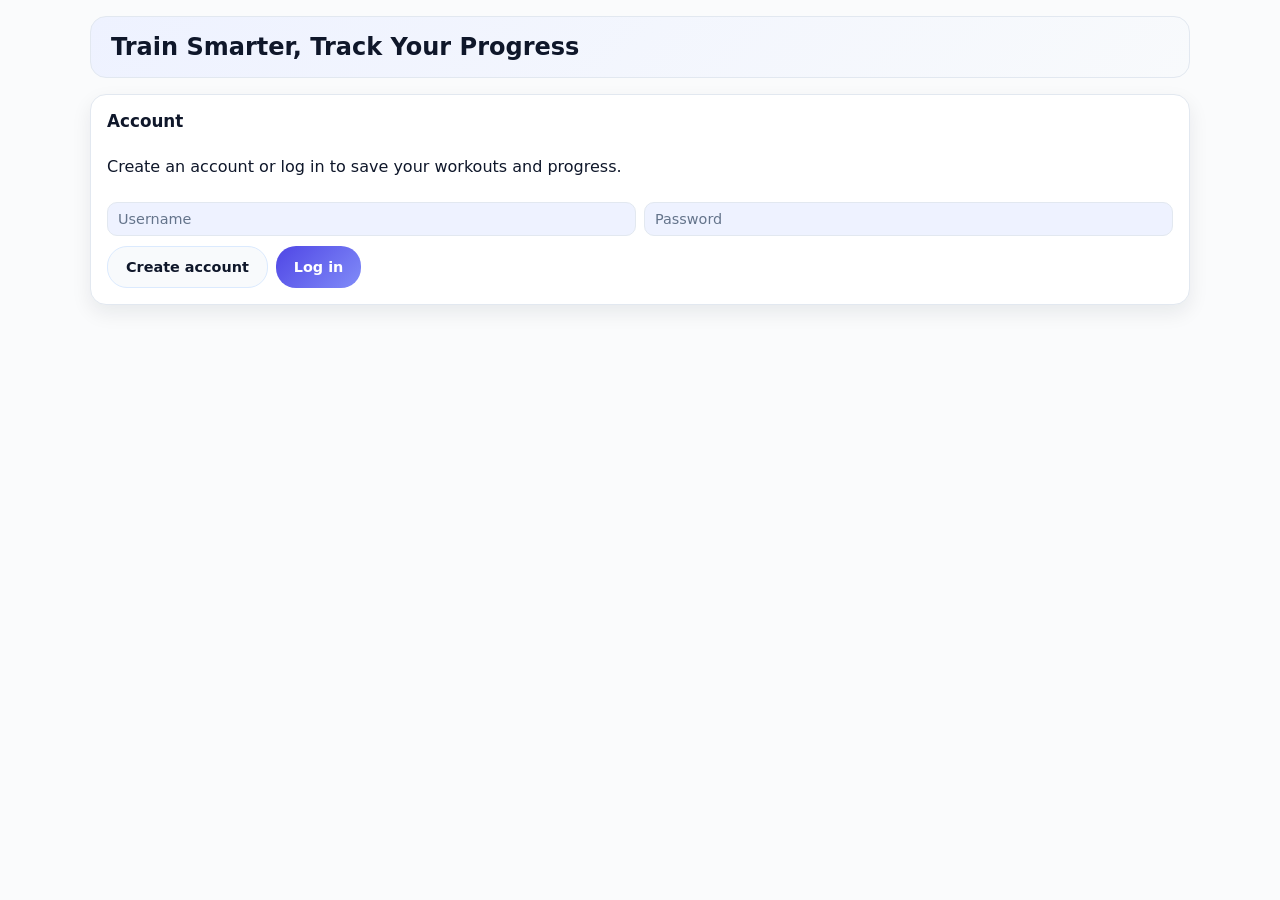
==== commit 324fed9d: "Fix GitHub access: document live Pages URL and bust asset cache Co-authored-by: Cursor <cursoragent@" ====
--- a/index.html
+++ b/index.html
@@ -4,7 +4,7 @@
   <meta charset="UTF-8" />
   <meta name="viewport" content="width=device-width, initial-scale=1.0" />
   <title>Workout Wizard</title>
-  <link rel="stylesheet" href="styles.css" />
+  <link rel="stylesheet" href="styles.css?v=3" />
 </head>
 <body>
   <div class="app-shell">
@@ -40,7 +40,10 @@
         <button class="tab-button" data-tab="active-workout" id="active-workout-tab">Active workout</button>
         <button class="tab-button" data-tab="videos">Video</button>
         <button class="tab-button" data-tab="completed-workouts">Completed workouts</button>
-        <button class="tab-button" data-tab="personal-bests">Personal Best</button>
+        <button class="tab-button" data-tab="progress" type="button">
+          Progress
+          <span id="weekly-goal-tab-badge" class="weekly-goal-tab-badge hidden" aria-live="polite"></span>
+        </button>
       </section>
 
       <section class="tab-panel active" id="calendar">
@@ -67,6 +70,13 @@
                 </select>
                 <button id="assign-day-workout-button" class="secondary-btn">Start</button>
               </div>
+              <div class="rest-day-row">
+                <span class="rest-day-label">Rest Day</span>
+                <label class="toggle-switch">
+                  <input type="checkbox" id="rest-day-switch" aria-label="Rest Day" />
+                  <span class="toggle-slider" aria-hidden="true"></span>
+                </label>
+              </div>
             </div>
 
             <div id="day-workouts" class="day-workouts"></div>
@@ -77,7 +87,8 @@
       <section class="tab-panel" id="workouts">
         <div class="workout-layout">
           <div class="workout-builder">
-            <h3>New workout</h3>
+            <h3 id="workout-builder-title">New workout</h3>
+            <p id="workout-builder-edit-hint" class="muted workout-builder-edit-hint hidden" role="status"></p>
             <label>Name</label>
             <input id="workout-name" placeholder="Leg day" />
 
@@ -91,7 +102,10 @@
 
             <div id="exercise-list" class="exercise-list"></div>
 
-            <button id="save-workout-button" class="primary-btn">Save</button>
+            <div class="workout-builder-save-row">
+              <button type="button" id="cancel-edit-workout-button" class="secondary-btn hidden">Cancel edit</button>
+              <button id="save-workout-button" class="primary-btn" type="button">Save</button>
+            </div>
           </div>
 
           <div class="saved-workouts-panel">
@@ -135,10 +149,14 @@
         </div>
       </section>
 
-      <section class="tab-panel" id="personal-bests">
+      <section class="tab-panel" id="progress">
         <div class="completed-workouts-panel">
-          <h3>Personal Bests</h3>
-          <p class="muted completed-workouts-hint">Grouped by workout. Each exercise shows your best reps and best weight.</p>
+          <div class="progress-header-row">
+            <div>
+              <h3>Progress</h3>
+              <p class="muted completed-workouts-hint">Grouped by workout. Each exercise shows your best reps and best weight.</p>
+            </div>
+          </div>
           <div id="personal-bests-root" class="completed-workouts-root"></div>
         </div>
       </section>
@@ -167,6 +185,6 @@
     </div>
   </div>
 
-  <script src="script.js"></script>
+  <script src="script.js?v=3"></script>
 </body>
 </html>
--- a/styles.css
+++ b/styles.css
@@ -193,6 +193,32 @@
   background: var(--accent);
   color: white;
   border-color: var(--accent);
+}
+
+.tab-button[data-tab='progress'] {
+  display: inline-flex;
+  align-items: center;
+  gap: 6px;
+}
+
+.weekly-goal-tab-badge {
+  display: inline-block;
+  min-width: 1.75em;
+  padding: 2px 8px;
+  font-size: 0.72rem;
+  font-weight: 800;
+  line-height: 1.25;
+  border-radius: 999px;
+}
+
+.tab-button.active .weekly-goal-tab-badge {
+  background: rgba(255, 255, 255, 0.28);
+  color: #fff;
+}
+
+.tab-button:not(.active) .weekly-goal-tab-badge {
+  background: rgba(99, 102, 241, 0.2);
+  color: #4f46e5;
 }
 
 .tab-panel {
@@ -576,6 +602,20 @@
   font-size: 1.1rem;
 }
 
+.workout-builder-edit-hint {
+  margin: 6px 0 12px;
+  font-size: 0.82rem;
+  line-height: 1.45;
+}
+
+.workout-builder-save-row {
+  display: flex;
+  flex-wrap: wrap;
+  align-items: center;
+  gap: 10px;
+  margin-top: 12px;
+}
+
 .month-controls {
   display: flex;
   gap: 6px;
@@ -672,6 +712,78 @@
   gap: 8px;
 }
 
+.rest-day-row {
+  display: flex;
+  align-items: center;
+  justify-content: space-between;
+  gap: 12px;
+  margin-top: 4px;
+}
+
+.rest-day-label {
+  font-size: 0.85rem;
+  font-weight: 600;
+}
+
+.toggle-switch {
+  position: relative;
+  display: inline-flex;
+  flex-shrink: 0;
+  width: 44px;
+  height: 24px;
+  cursor: pointer;
+}
+
+.toggle-switch input {
+  position: absolute;
+  opacity: 0;
+  width: 0;
+  height: 0;
+}
+
+.toggle-slider {
+  position: absolute;
+  inset: 0;
+  border-radius: 999px;
+  background: #cbd5e1;
+  transition: background 0.2s ease;
+}
+
+.toggle-slider::before {
+  content: '';
+  position: absolute;
+  left: 3px;
+  top: 3px;
+  width: 18px;
+  height: 18px;
+  border-radius: 50%;
+  background: #ffffff;
+  box-shadow: 0 1px 3px rgba(15, 23, 42, 0.2);
+  transition: transform 0.2s ease;
+}
+
+.toggle-switch input:checked + .toggle-slider {
+  background: #94a3b8;
+}
+
+.toggle-switch input:checked + .toggle-slider::before {
+  transform: translateX(20px);
+}
+
+.toggle-switch input:focus-visible + .toggle-slider {
+  outline: 2px solid var(--accent);
+  outline-offset: 2px;
+}
+
+.day-cell .day-cell-label {
+  display: block;
+  font-size: 0.7rem;
+  font-weight: 700;
+  letter-spacing: 0.02em;
+  text-transform: uppercase;
+  margin-top: 2px;
+}
+
 select,
 input,
 textarea {
@@ -821,13 +933,24 @@
   font-size: 0.95rem;
 }
 
+.saved-workout-card-actions {
+  display: flex;
+  flex-wrap: wrap;
+  gap: 8px;
+  margin-top: 10px;
+}
+
+.saved-workout-card-actions button {
+  margin-top: 0;
+}
+
 .workout-card p {
   margin: 0;
   color: var(--muted);
   font-size: 0.85rem;
 }
 
-.workout-card button {
+.workout-card > button {
   margin-top: 8px;
 }
 
@@ -1179,8 +1302,8 @@
 }
 
 .daily-add select,
-input,
-textarea,
+.daily-add input:not(.toggle-switch input),
+.daily-add textarea,
 select {
   width: 100%;
   border: 1px solid var(--border);
@@ -1326,7 +1449,18 @@
   color: #475569;
 }
 
-.workout-card button {
+.saved-workout-card-actions {
+  display: flex;
+  flex-wrap: wrap;
+  gap: 10px;
+  margin-top: 14px;
+}
+
+.saved-workout-card-actions button {
+  margin-top: 0;
+}
+
+.workout-card > button {
   margin-top: 16px;
 }
 
@@ -1470,6 +1604,19 @@
   color: #475569;
 }
 
+#calendar .rest-day-row {
+  margin-top: 10px;
+  padding: 10px 12px;
+  border-radius: 12px;
+  background: rgba(241, 245, 249, 0.9);
+  border: 1px solid rgba(148, 163, 184, 0.45);
+}
+
+#calendar .rest-day-label {
+  color: #334155;
+  font-weight: 700;
+}
+
 #calendar .day-section select {
   background: linear-gradient(180deg, #ffffff 0%, #f8fafc 100%);
   border-color: rgba(129, 140, 248, 0.38);
@@ -1561,6 +1708,40 @@
   text-shadow: 0 1px 2px rgba(0, 0, 0, 0.12);
 }
 
+#calendar .day-cell.rest-day {
+  background: linear-gradient(165deg, #f8fafc 0%, #e2e8f0 55%, #cbd5e1 100%);
+  border-color: #94a3b8;
+  color: #64748b;
+  box-shadow:
+    0 2px 6px rgba(100, 116, 139, 0.12),
+    inset 0 1px 0 rgba(255, 255, 255, 0.7);
+}
+
+#calendar .day-cell.rest-day .day-cell-num,
+#calendar .day-cell.rest-day .day-cell-label {
+  color: #64748b;
+}
+
+#calendar .day-cell.rest-day:hover {
+  background: linear-gradient(165deg, #f1f5f9 0%, #d8dee9 55%, #b8c4d4 100%);
+  border-color: #94a3b8;
+}
+
+#calendar .day-cell.rest-day.active {
+  background: linear-gradient(165deg, #e2e8f0 0%, #cbd5e1 50%, #94a3b8 100%);
+  border: 2px solid #64748b;
+  color: #475569;
+  box-shadow:
+    0 6px 16px rgba(100, 116, 139, 0.25),
+    inset 0 1px 0 rgba(255, 255, 255, 0.45);
+}
+
+#calendar .day-cell.rest-day.active .day-cell-num,
+#calendar .day-cell.rest-day.active .day-cell-label {
+  color: #334155;
+  text-shadow: none;
+}
+
 #calendar .workout-card {
   background: linear-gradient(135deg, rgba(255, 255, 255, 0.98) 0%, #f1f5f9 100%);
   border: 1px solid rgba(148, 163, 184, 0.38);
@@ -1588,6 +1769,14 @@
 .completed-workouts-panel > h3 {
   margin: 0 0 6px;
   font-size: 1.1rem;
+}
+
+.progress-header-row {
+  display: flex;
+  justify-content: space-between;
+  align-items: flex-start;
+  gap: 10px;
+  flex-wrap: wrap;
 }
 
 .completed-workouts-hint {
@@ -1707,3 +1896,219 @@
   white-space: pre-line;
   color: #475569;
 }
+
+.progress-section-card {
+  border: 1px solid var(--border);
+  border-radius: 12px;
+  background: linear-gradient(180deg, #ffffff 0%, #fbfdff 100%);
+  padding: 12px;
+  margin-bottom: 12px;
+  box-shadow: 0 4px 12px rgba(15, 23, 42, 0.04);
+}
+
+.progress-insights {
+  display: grid;
+  grid-template-columns: repeat(4, minmax(0, 1fr));
+  gap: 10px;
+  margin-bottom: 12px;
+}
+
+.progress-stat-card {
+  background: linear-gradient(160deg, #ffffff 0%, #f1f5ff 100%);
+  border: 1px solid var(--border);
+  border-radius: 10px;
+  padding: 10px 12px;
+}
+
+.progress-stat-card span {
+  display: block;
+  color: var(--muted);
+  font-size: 0.78rem;
+  margin-bottom: 6px;
+}
+
+.progress-stat-card strong {
+  font-size: 1.2rem;
+  color: var(--text);
+}
+
+.progress-trends,
+.progress-milestones {
+  margin-bottom: 0;
+}
+
+.progress-trends h4,
+.progress-milestones h4 {
+  margin: 0 0 8px;
+  font-size: 0.95rem;
+}
+
+.progress-trend-grid {
+  display: grid;
+  grid-template-columns: repeat(3, minmax(0, 1fr));
+  gap: 10px;
+}
+
+.progress-trend-card {
+  border: 1px solid var(--border);
+  background: #ffffff;
+  border-radius: 10px;
+  padding: 10px 12px;
+}
+
+.progress-trend-card h5 {
+  margin: 0 0 8px;
+  font-size: 0.9rem;
+}
+
+.progress-trend-card p {
+  margin: 2px 0;
+  font-size: 0.82rem;
+  color: #475569;
+}
+
+.progress-delta {
+  font-weight: 700;
+  color: #0f172a;
+}
+
+.progress-milestone-list {
+  display: grid;
+  gap: 8px;
+}
+
+.progress-milestone-item {
+  display: grid;
+  grid-template-columns: auto 1fr;
+  gap: 10px;
+  border: 1px solid var(--border);
+  background: var(--panel);
+  border-radius: 10px;
+  padding: 8px 10px;
+  font-size: 0.84rem;
+}
+
+.progress-milestone-date {
+  font-weight: 700;
+  color: #334155;
+}
+
+.progress-milestones-more {
+  margin-top: 10px;
+  border: 1px solid var(--border);
+  border-radius: 10px;
+  background: #ffffff;
+  padding: 8px 10px;
+}
+
+.progress-milestones-more summary {
+  cursor: pointer;
+  font-weight: 700;
+  color: #334155;
+  font-size: 0.85rem;
+  margin-bottom: 8px;
+}
+
+.progress-consistency h4 {
+  margin: 0 0 8px;
+  font-size: 0.95rem;
+}
+
+.progress-weekly-goal-row {
+  display: flex;
+  flex-wrap: wrap;
+  align-items: stretch;
+  gap: 16px;
+  justify-content: space-between;
+}
+
+.progress-weekly-goal-settings {
+  flex: 1 1 200px;
+  min-width: 0;
+}
+
+.progress-weekly-goal-settings label {
+  display: block;
+  font-size: 0.8rem;
+  font-weight: 600;
+  color: var(--muted);
+  margin-bottom: 8px;
+}
+
+.progress-weekly-goal-input-row input {
+  width: 100%;
+  max-width: 120px;
+  padding: 10px 12px;
+  border: 1px solid var(--border);
+  border-radius: 10px;
+  font-size: 1rem;
+  font-weight: 600;
+}
+
+.progress-weekly-goal-meter {
+  flex: 0 0 auto;
+  min-width: 120px;
+  min-height: 88px;
+  padding: 12px 18px;
+  border-radius: 14px;
+  display: flex;
+  align-items: baseline;
+  justify-content: center;
+  gap: 4px;
+  font-weight: 800;
+  letter-spacing: -0.02em;
+  box-shadow: 0 4px 14px rgba(15, 23, 42, 0.12);
+  transition: background 0.35s ease;
+}
+
+.progress-weekly-goal-count {
+  font-size: 2.25rem;
+  line-height: 1;
+}
+
+.progress-weekly-goal-slash {
+  font-size: 1.35rem;
+  opacity: 0.9;
+  font-weight: 700;
+}
+
+.progress-weekly-goal-target {
+  font-size: 1.5rem;
+  font-weight: 700;
+  opacity: 0.95;
+}
+
+.progress-weekly-goal-hint {
+  margin: 12px 0 0;
+  font-size: 0.82rem;
+  line-height: 1.45;
+}
+
+@media (max-width: 900px) {
+  .progress-insights {
+    grid-template-columns: repeat(2, minmax(0, 1fr));
+  }
+
+  .progress-trend-grid {
+    grid-template-columns: 1fr 1fr;
+  }
+
+}
+
+@media (max-width: 640px) {
+  .progress-insights,
+  .progress-trend-grid {
+    grid-template-columns: 1fr;
+  }
+
+  .progress-weekly-goal-row {
+    flex-direction: column;
+    align-items: stretch;
+  }
+
+  .progress-weekly-goal-meter {
+    width: 100%;
+    min-height: 76px;
+  }
+}
+
